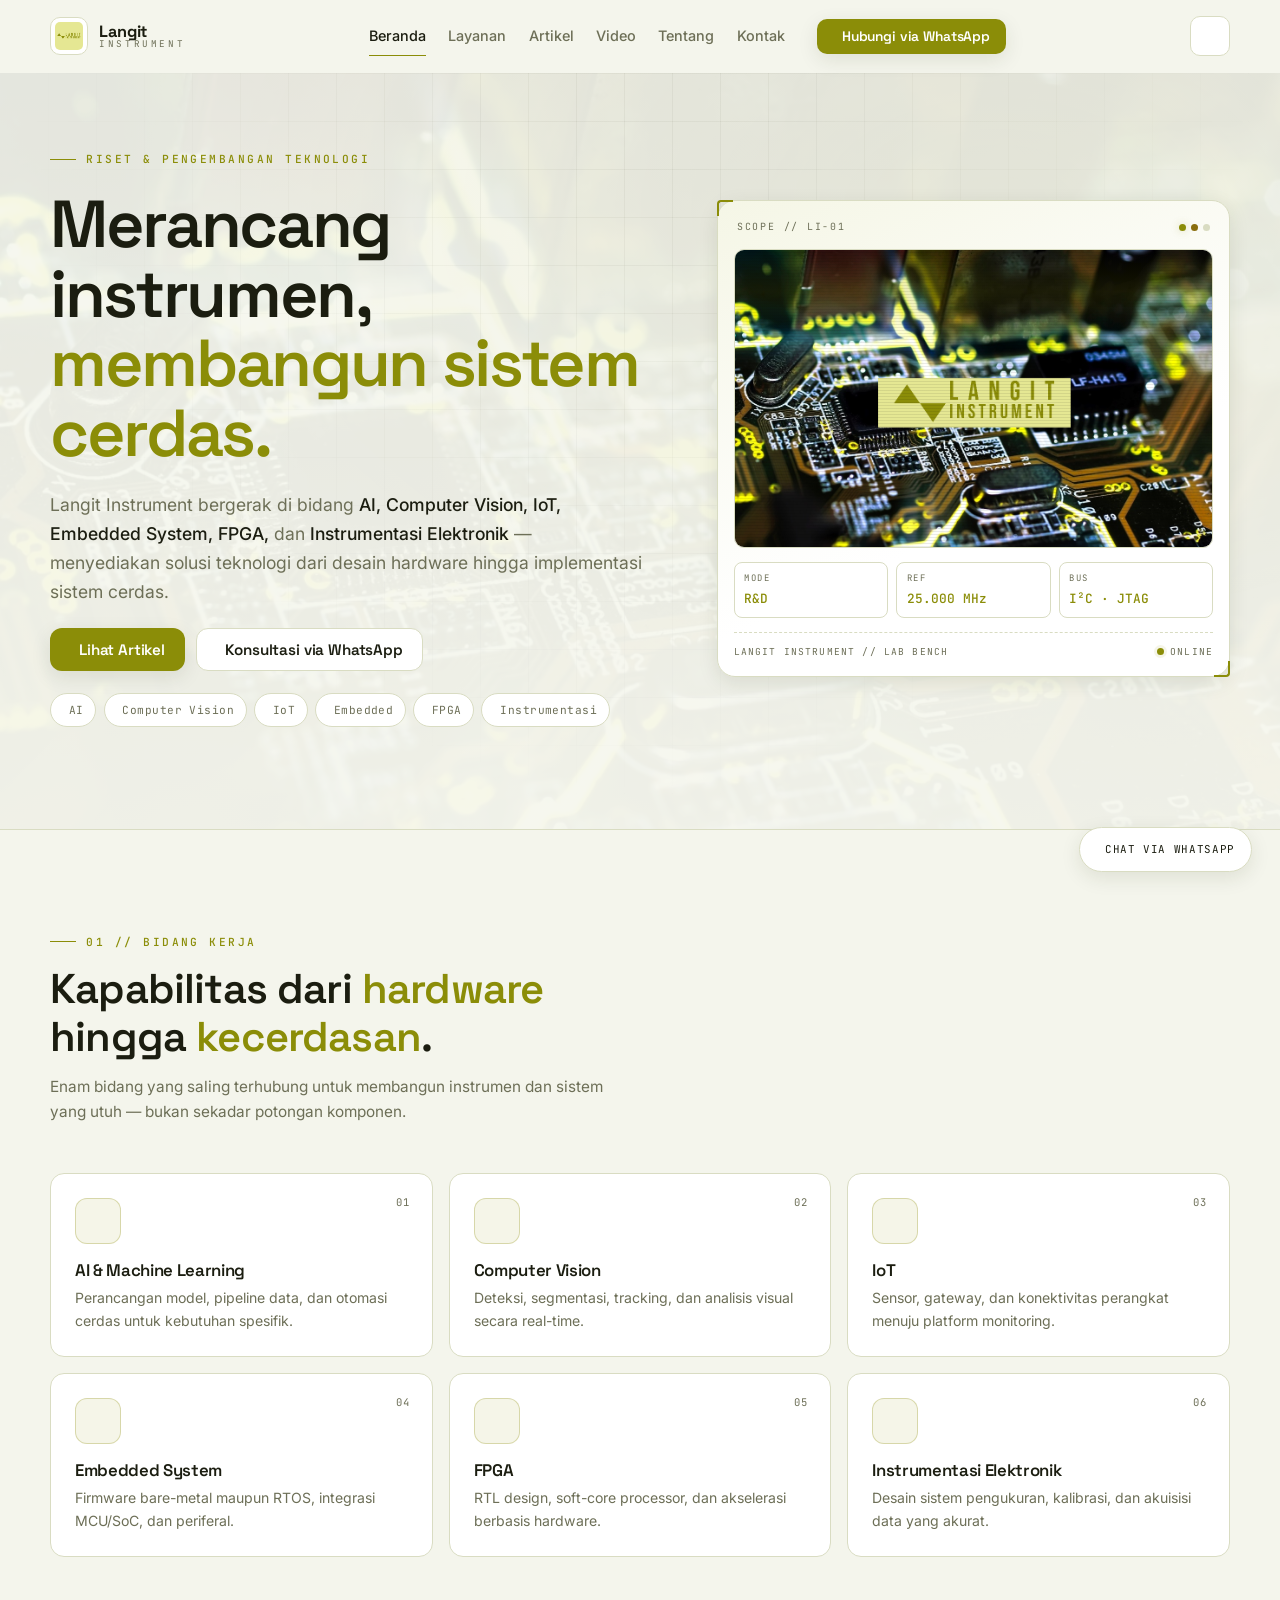
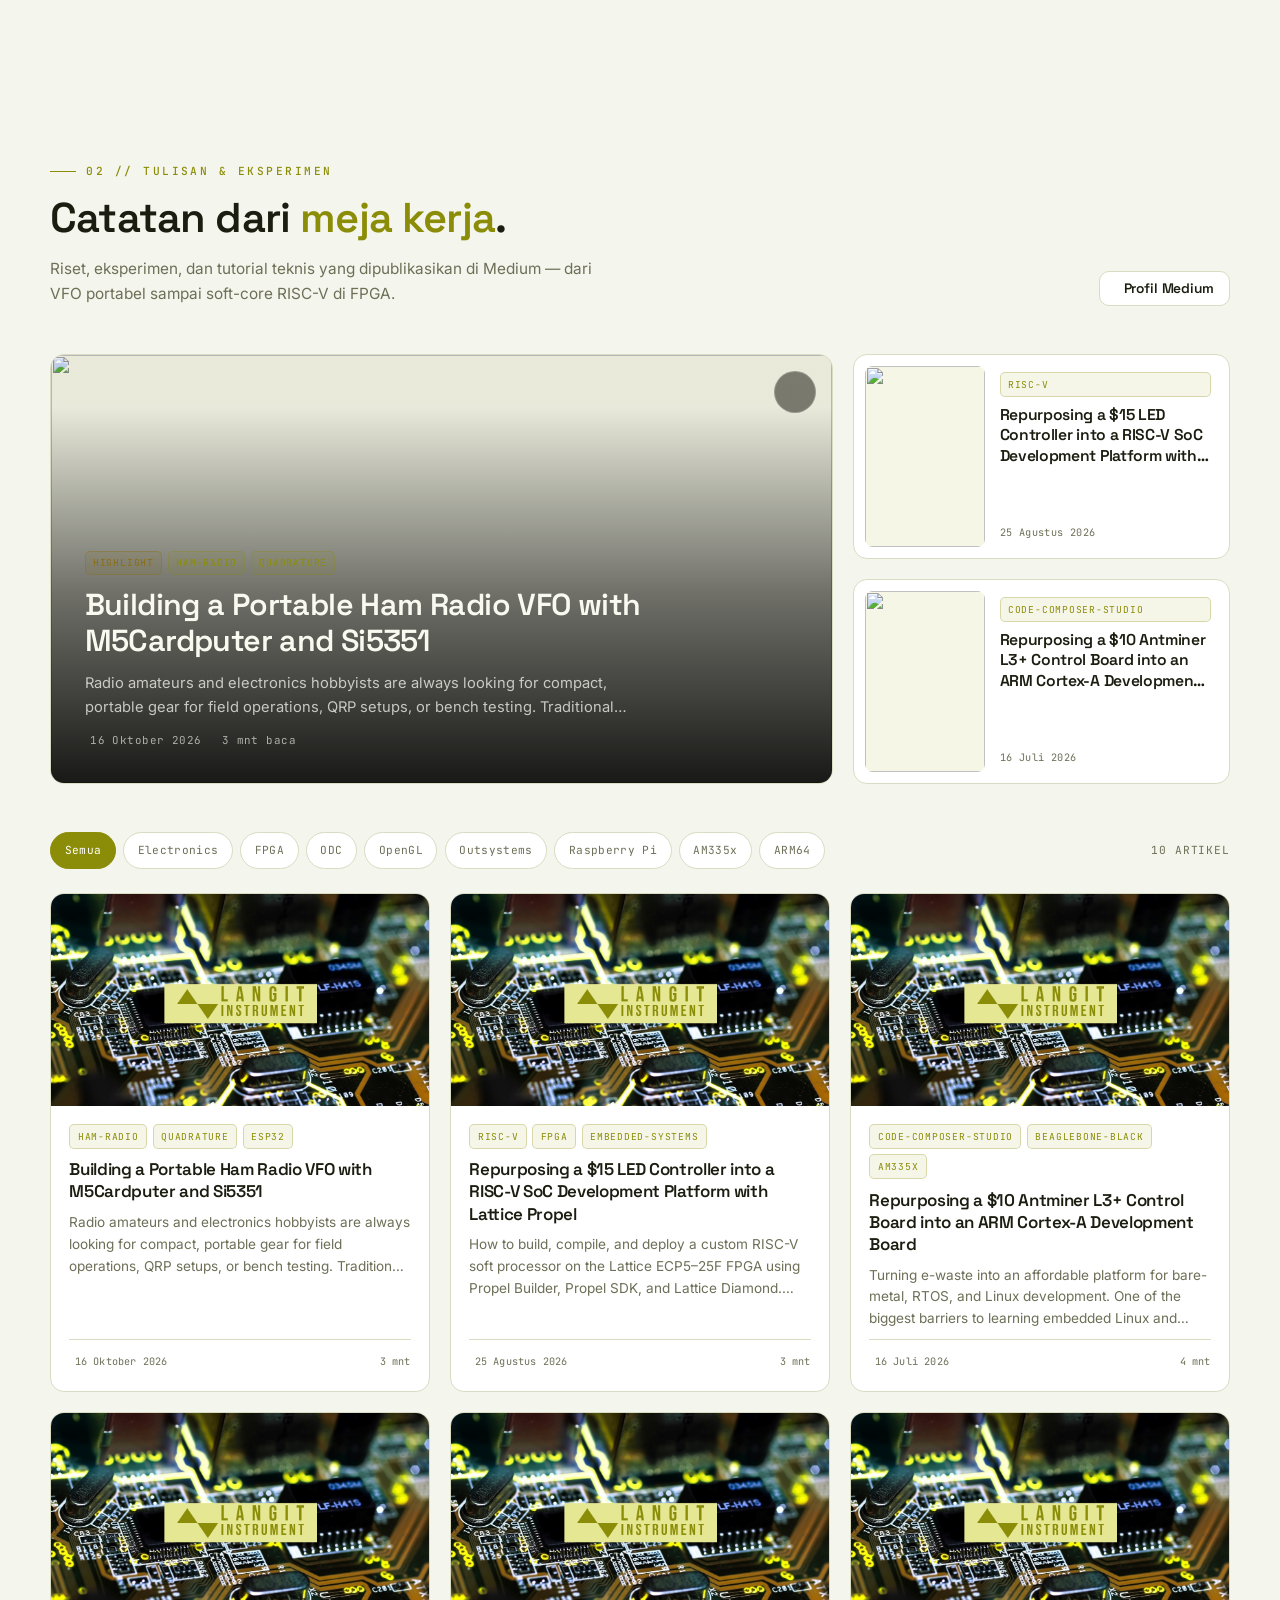
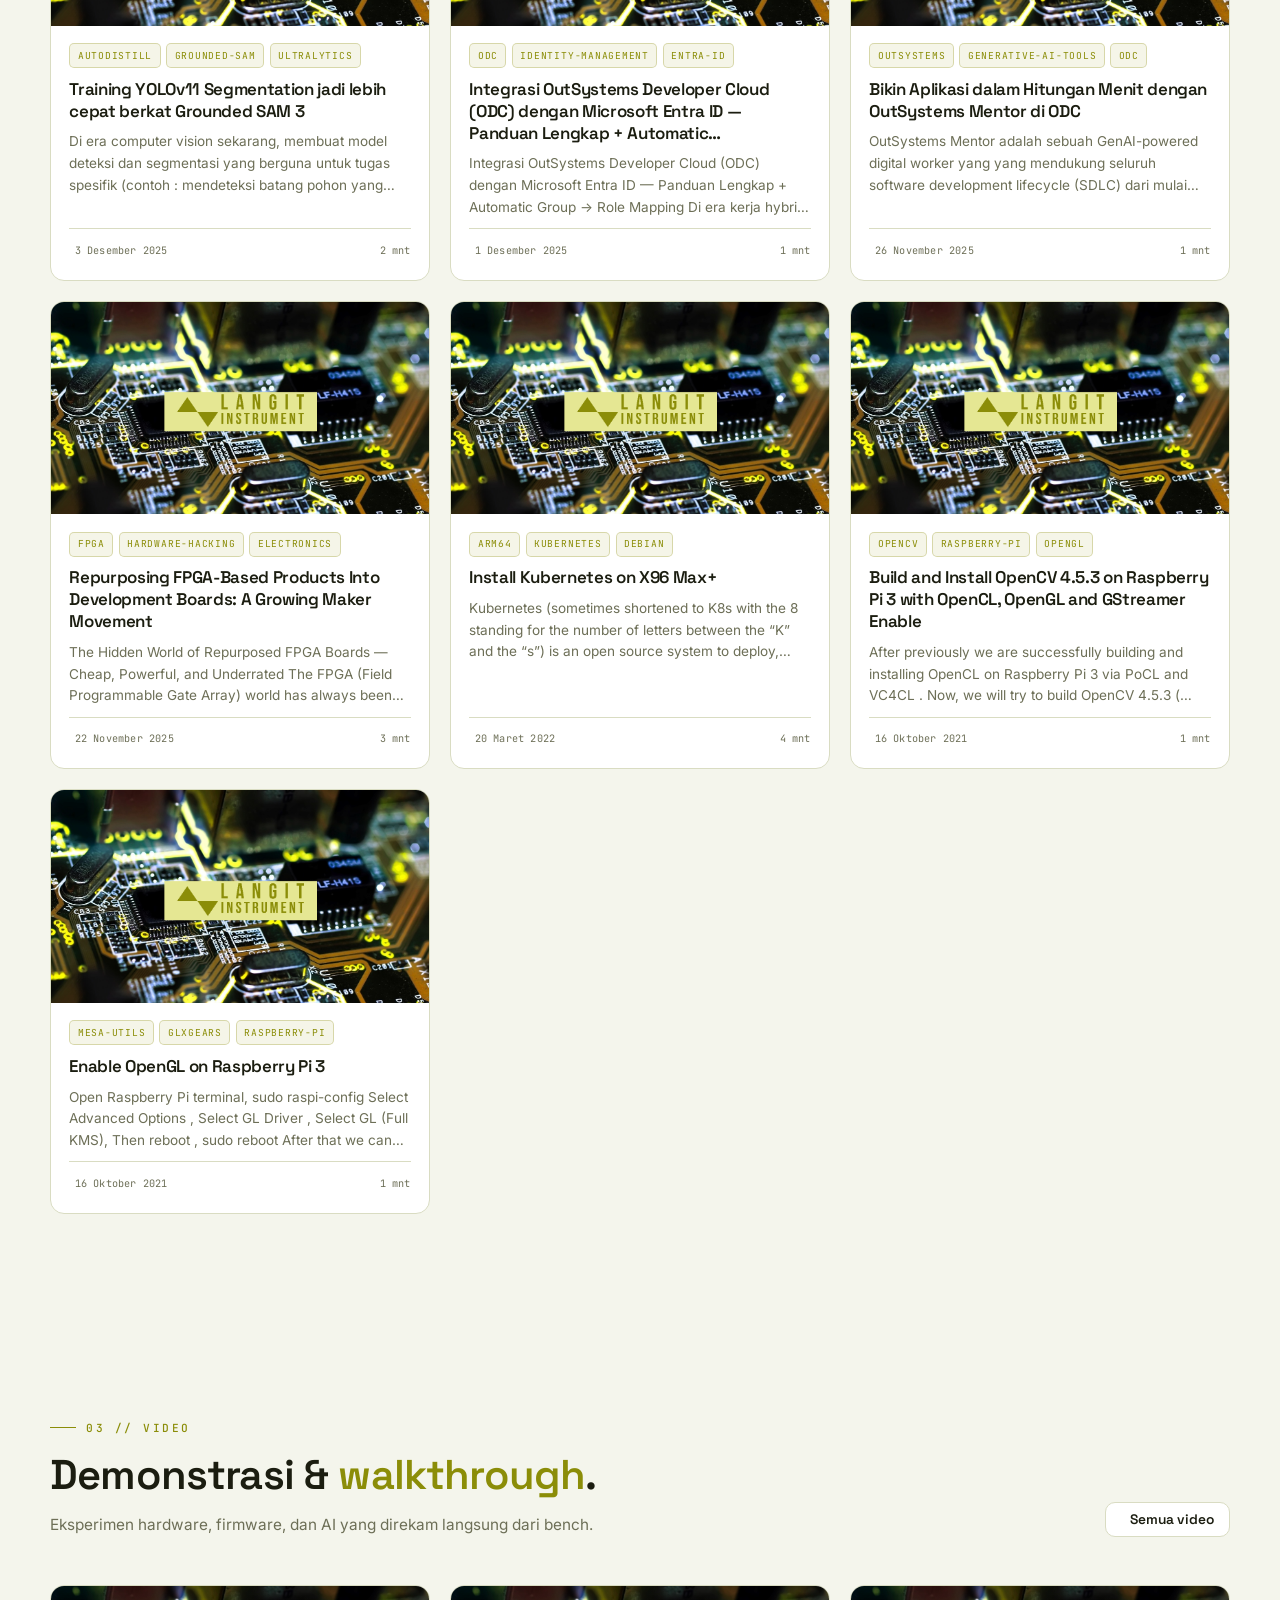
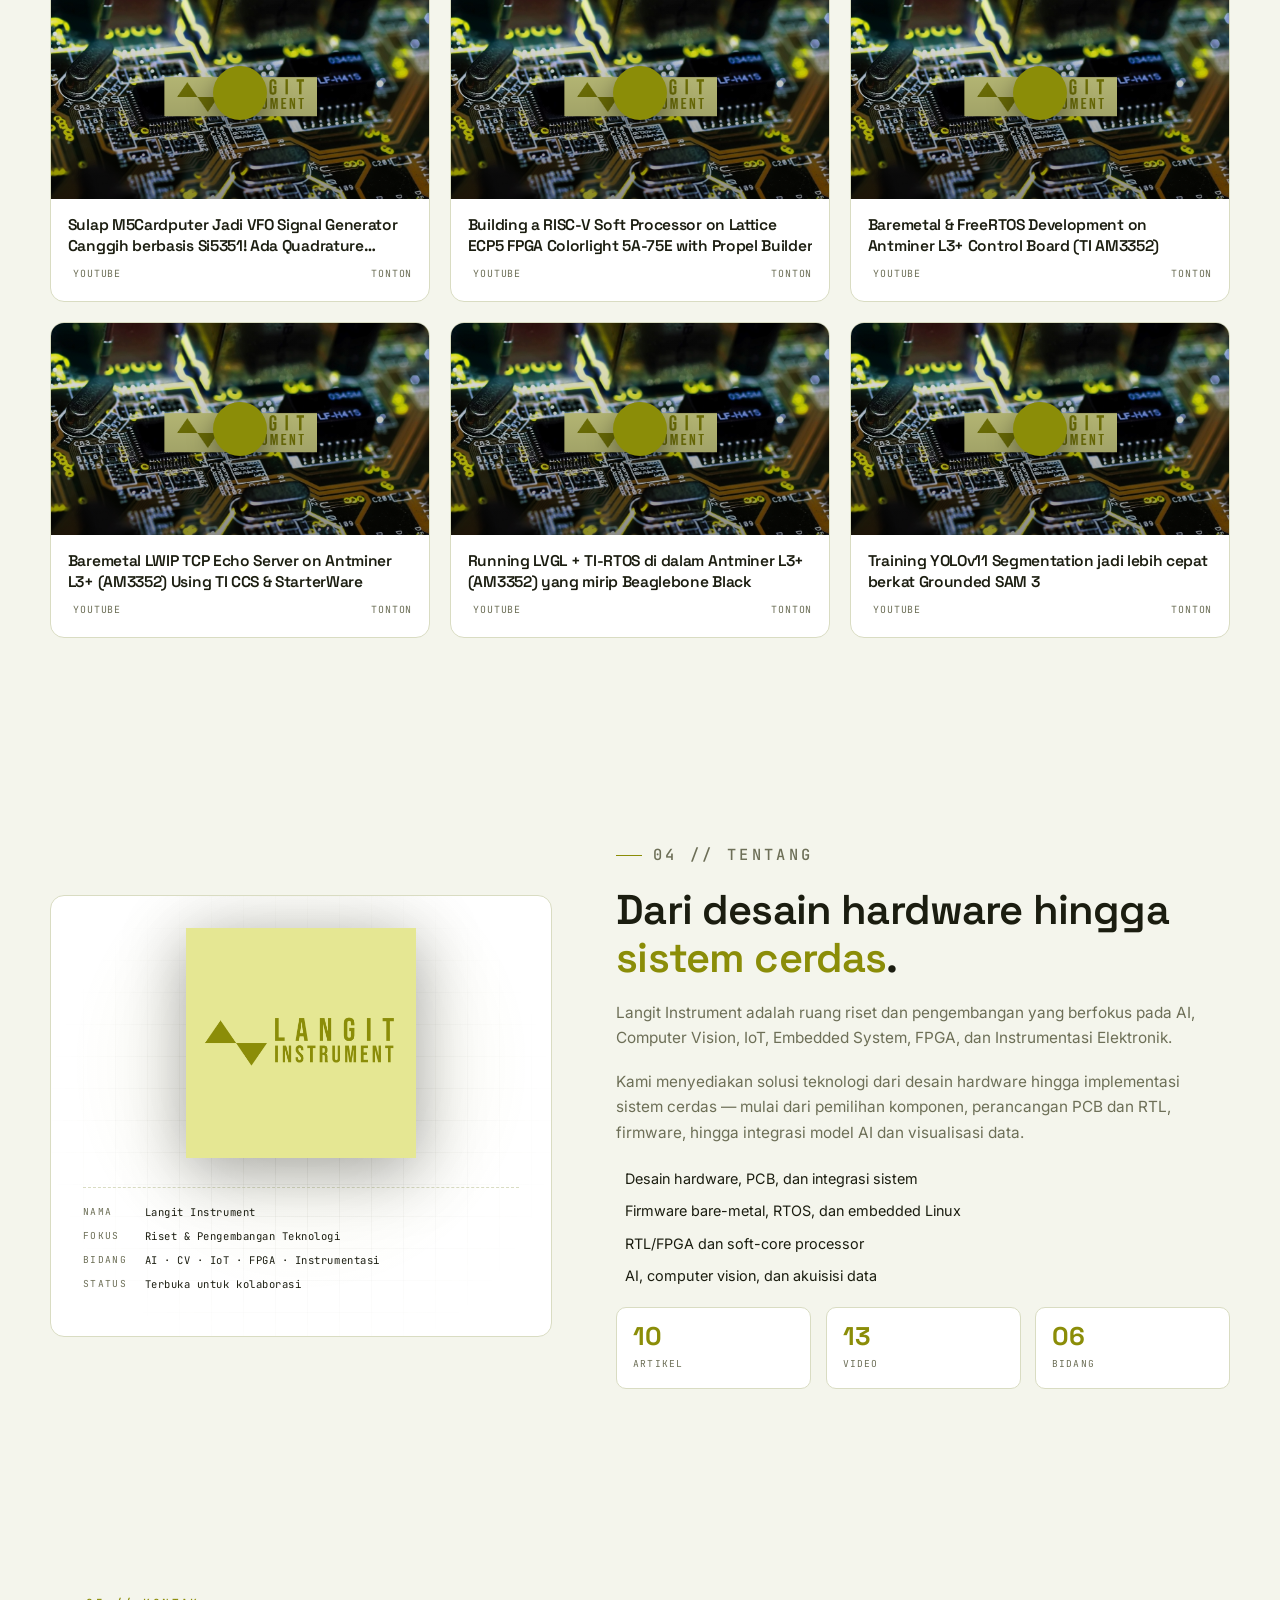
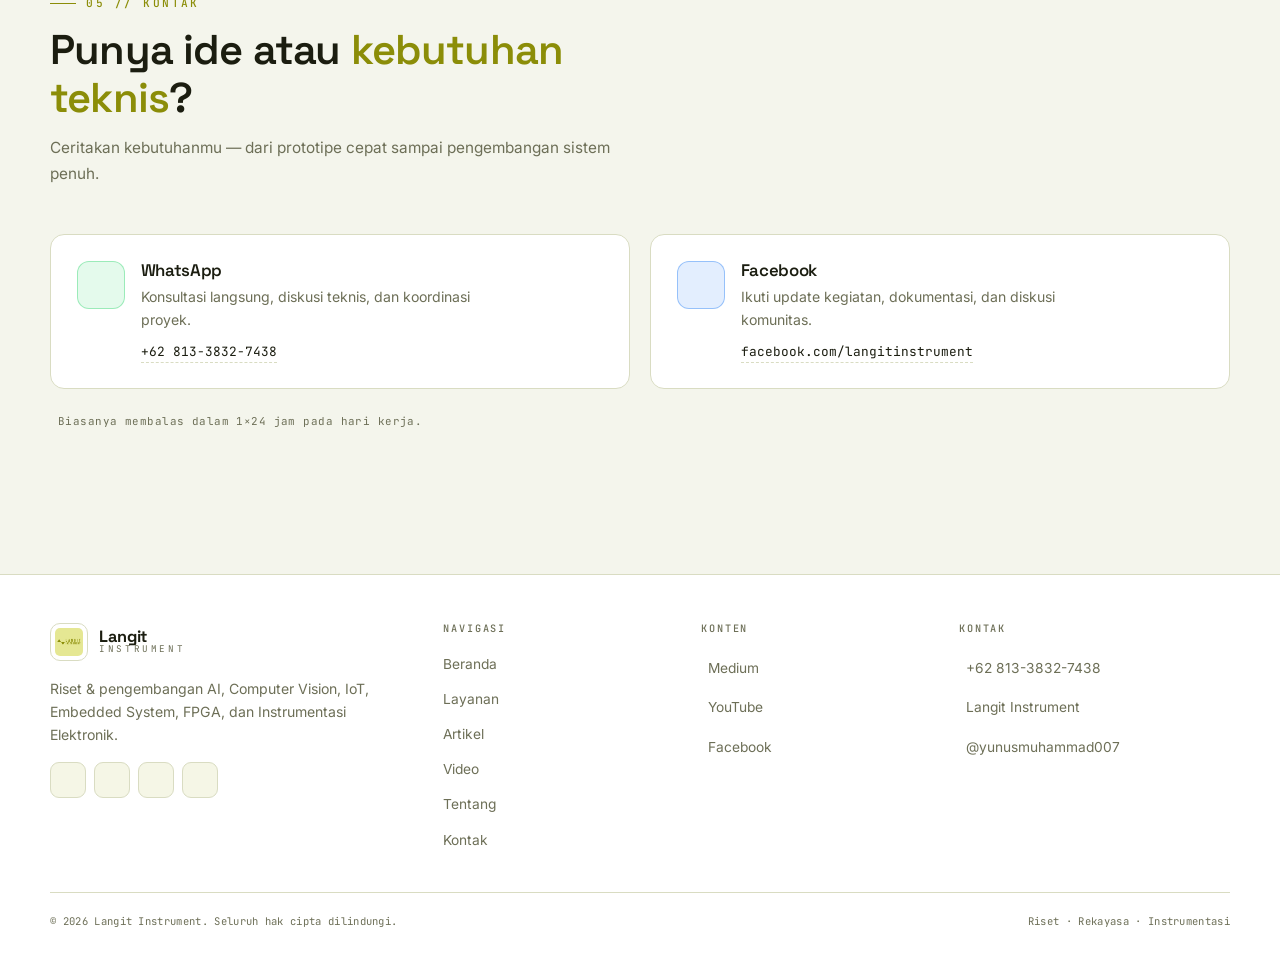
==== index.html @ 224c1b97 "Build Langit Instrument static site with blog and video sections" ====
<!DOCTYPE html>
<html lang="id" data-theme="dark">
<head>
  <meta charset="UTF-8">
  <meta name="viewport" content="width=device-width, initial-scale=1">
  <title>Langit Instrument — Riset &amp; Pengembangan AI, Computer Vision, IoT, FPGA</title>
  <meta name="description" content="Langit Instrument — riset dan pengembangan AI, Computer Vision, IoT, Embedded System, FPGA, dan Instrumentasi Elektronik. Solusi teknologi dari desain hardware hingga implementasi sistem cerdas.">
  <meta name="keywords" content="Langit Instrument, AI, Computer Vision, IoT, Embedded System, FPGA, Instrumentasi Elektronik, riset teknologi">
  <meta name="author" content="Langit Instrument">
  <meta name="theme-color" content="#101108" id="themeColorMeta">
  <meta property="og:type" content="website">
  <meta property="og:locale" content="id_ID">
  <meta property="og:site_name" content="Langit Instrument">
  <meta property="og:title" content="Langit Instrument — Riset &amp; Pengembangan Teknologi">
  <meta property="og:description" content="AI, Computer Vision, IoT, Embedded System, FPGA, dan Instrumentasi Elektronik — dari desain hardware hingga implementasi sistem cerdas.">
  <meta property="og:image" content="assets/img/banner.png">
  <meta name="twitter:card" content="summary_large_image">
  <meta name="twitter:title" content="Langit Instrument — Riset &amp; Pengembangan Teknologi">
  <meta name="twitter:description" content="AI, Computer Vision, IoT, Embedded System, FPGA, dan Instrumentasi Elektronik.">
  <meta name="twitter:image" content="assets/img/banner.png">
  <link rel="icon" type="image/png" href="assets/img/logo_square.png">
  <link rel="apple-touch-icon" href="assets/img/logo_square.png">
  <script>
    (function () {
      try {
        var stored = localStorage.getItem("langit-theme");
        var theme = stored || (window.matchMedia("(prefers-color-scheme: light)").matches ? "light" : "dark");
        document.documentElement.setAttribute("data-theme", theme);
      } catch (error) {
        document.documentElement.setAttribute("data-theme", "dark");
      }
    })();
  </script>
  <link rel="preconnect" href="https://fonts.googleapis.com">
  <link rel="preconnect" href="https://fonts.gstatic.com" crossorigin>
  <link href="https://fonts.googleapis.com/css2?family=Inter:wght@400;500;600&family=JetBrains+Mono:wght@400;500&family=Space+Grotesk:wght@500;600;700&display=swap" rel="stylesheet">
  <link rel="stylesheet" href="assets/css/theme.css">
  <link rel="stylesheet" href="assets/css/main.css">
  <script type="application/ld+json">
    {
      "@context": "https://schema.org",
      "@type": "Organization",
      "name": "Langit Instrument",
      "description": "Riset dan pengembangan AI, Computer Vision, IoT, Embedded System, FPGA, dan Instrumentasi Elektronik.",
      "logo": "assets/img/logo_square.png",
      "telephone": "+62-813-3832-7438",
      "sameAs": [
        "https://www.facebook.com/langitinstrument/",
        "https://medium.com/@yunusmuhammad007",
        "https://www.youtube.com/channel/UC5-3Ue-dDU3TV0m1MQJ0EOA"
      ]
    }
  </script>
</head>
<body>
  <a class="skip-link" href="#main">Lompat ke konten</a>

  <header class="site-header" id="siteHeader">
    <div class="container header__inner">
      <a class="brand" href="index.html" aria-label="Langit Instrument — Beranda">
        <img class="brand__mark" src="assets/img/logo_square.png" alt="" width="38" height="38">
        <span class="brand__text">
          <strong>Langit</strong>
          <span>Instrument</span>
        </span>
      </a>
      <nav class="nav" id="primaryNav" aria-label="Navigasi utama">
        <ul class="nav__list">
          <li><a class="nav__link" href="#beranda">Beranda</a></li>
          <li><a class="nav__link" href="#layanan">Layanan</a></li>
          <li><a class="nav__link" href="#artikel">Artikel</a></li>
          <li><a class="nav__link" href="#video">Video</a></li>
          <li><a class="nav__link" href="#tentang">Tentang</a></li>
          <li><a class="nav__link" href="#kontak">Kontak</a></li>
        </ul>
        <div class="nav__actions">
          <a class="btn btn--accent btn--sm" href="https://wa.me/6281338327438?text=Halo%20Langit%20Instrument%2C%20saya%20ingin%20berkonsultasi%20mengenai%20proyek%20riset%20dan%20teknologi." target="_blank" rel="noopener">
            <i data-lucide="message-circle"></i> Hubungi via WhatsApp
          </a>
        </div>
      </nav>
      <div class="header__tools">
        <button class="icon-btn" type="button" data-theme-toggle aria-label="Aktifkan tema terang" title="Tema terang" aria-pressed="false">
          <i data-lucide="sun" class="theme-icon theme-icon--sun"></i>
          <i data-lucide="moon" class="theme-icon theme-icon--moon"></i>
        </button>
        <button class="icon-btn nav-toggle" type="button" data-nav-toggle aria-label="Buka menu" aria-controls="primaryNav" aria-expanded="false">
          <i data-lucide="menu" class="nav-icon nav-icon--open"></i>
          <i data-lucide="x" class="nav-icon nav-icon--close"></i>
        </button>
      </div>
    </div>
  </header>

  <main id="main">
    <section class="hero" id="beranda">
      <div class="hero__bg" aria-hidden="true"></div>
      <div class="hero__grid" aria-hidden="true"></div>
      <div class="container hero__inner">
        <div class="hero__copy">
          <p class="eyebrow">Riset &amp; Pengembangan Teknologi</p>
          <h1 class="hero__title">Merancang instrumen, <em>membangun sistem cerdas.</em></h1>
          <p class="hero__lead">
            Langit Instrument bergerak di bidang <strong>AI, Computer Vision, IoT, Embedded System, FPGA,</strong>
            dan <strong>Instrumentasi Elektronik</strong> — menyediakan solusi teknologi dari desain hardware
            hingga implementasi sistem cerdas.
          </p>
          <div class="hero__actions">
            <a class="btn btn--accent" href="#artikel">
              <i data-lucide="book-open"></i> Lihat Artikel
            </a>
            <a class="btn btn--ghost" href="https://wa.me/6281338327438?text=Halo%20Langit%20Instrument%2C%20saya%20ingin%20berkonsultasi%20mengenai%20proyek%20riset%20dan%20teknologi." target="_blank" rel="noopener">
              <i data-lucide="message-circle"></i> Konsultasi via WhatsApp
            </a>
          </div>
          <ul class="hero__chips" aria-label="Bidang keahlian">
            <li class="chip"><i data-lucide="brain-circuit"></i> AI</li>
            <li class="chip"><i data-lucide="eye"></i> Computer Vision</li>
            <li class="chip"><i data-lucide="radio-tower"></i> IoT</li>
            <li class="chip"><i data-lucide="cpu"></i> Embedded</li>
            <li class="chip"><i data-lucide="circuit-board"></i> FPGA</li>
            <li class="chip"><i data-lucide="gauge"></i> Instrumentasi</li>
          </ul>
        </div>
        <div class="hero__panel">
          <div class="instrument">
            <div class="instrument__bar">
              <span>Scope // LI-01</span>
              <span class="instrument__lights" aria-hidden="true"><span></span><span></span><span></span></span>
            </div>
            <div class="instrument__screen">
              <img src="assets/img/banner.png" alt="Banner Langit Instrument" width="1024" height="640">
              <div class="instrument__scan" aria-hidden="true"></div>
            </div>
            <div class="instrument__readout" aria-hidden="true">
              <div class="readout"><span>Mode</span><strong>R&amp;D</strong></div>
              <div class="readout"><span>Ref</span><strong>25.000 MHz</strong></div>
              <div class="readout"><span>Bus</span><strong>I²C · JTAG</strong></div>
            </div>
            <div class="instrument__foot">
              <span>Langit Instrument // Lab Bench</span>
              <span><span class="status-dot"></span>Online</span>
            </div>
          </div>
        </div>
      </div>
    </section>

    <section class="section" id="layanan">
      <div class="container">
        <div class="section-head reveal">
          <div class="section-head__copy">
            <p class="eyebrow">01 // Bidang Kerja</p>
            <h2 class="section-title">Kapabilitas dari <em>hardware</em> hingga <em>kecerdasan</em>.</h2>
            <p class="section-sub">Enam bidang yang saling terhubung untuk membangun instrumen dan sistem yang utuh — bukan sekadar potongan komponen.</p>
          </div>
        </div>
        <div class="services">
          <article class="service reveal">
            <span class="service__index">01</span>
            <div class="service__icon"><i data-lucide="brain-circuit"></i></div>
            <h3>AI &amp; Machine Learning</h3>
            <p>Perancangan model, pipeline data, dan otomasi cerdas untuk kebutuhan spesifik.</p>
          </article>
          <article class="service reveal">
            <span class="service__index">02</span>
            <div class="service__icon"><i data-lucide="eye"></i></div>
            <h3>Computer Vision</h3>
            <p>Deteksi, segmentasi, tracking, dan analisis visual secara real-time.</p>
          </article>
          <article class="service reveal">
            <span class="service__index">03</span>
            <div class="service__icon"><i data-lucide="radio-tower"></i></div>
            <h3>IoT</h3>
            <p>Sensor, gateway, dan konektivitas perangkat menuju platform monitoring.</p>
          </article>
          <article class="service reveal">
            <span class="service__index">04</span>
            <div class="service__icon"><i data-lucide="cpu"></i></div>
            <h3>Embedded System</h3>
            <p>Firmware bare-metal maupun RTOS, integrasi MCU/SoC, dan periferal.</p>
          </article>
          <article class="service reveal">
            <span class="service__index">05</span>
            <div class="service__icon"><i data-lucide="circuit-board"></i></div>
            <h3>FPGA</h3>
            <p>RTL design, soft-core processor, dan akselerasi berbasis hardware.</p>
          </article>
          <article class="service reveal">
            <span class="service__index">06</span>
            <div class="service__icon"><i data-lucide="gauge"></i></div>
            <h3>Instrumentasi Elektronik</h3>
            <p>Desain sistem pengukuran, kalibrasi, dan akuisisi data yang akurat.</p>
          </article>
        </div>
      </div>
    </section>

    <section class="section" id="artikel">
      <div class="container">
        <div class="section-head reveal">
          <div class="section-head__copy">
            <p class="eyebrow">02 // Tulisan &amp; Eksperimen</p>
            <h2 class="section-title">Catatan dari <em>meja kerja</em>.</h2>
            <p class="section-sub">Riset, eksperimen, dan tutorial teknis yang dipublikasikan di Medium — dari VFO portabel sampai soft-core RISC-V di FPGA.</p>
          </div>
          <a class="btn btn--ghost btn--sm" href="https://medium.com/@yunusmuhammad007" target="_blank" rel="noopener">
            <i data-lucide="book-open"></i> Profil Medium
          </a>
        </div>

        <div class="highlight-grid" id="highlightGrid">
          <noscript>
            <p class="empty-state">Aktifkan JavaScript untuk menampilkan artikel unggulan.</p>
          </noscript>
        </div>

        <div class="articles-toolbar reveal" style="margin-top: clamp(2rem, 4vw, 3rem)">
          <div class="filter-bar" id="categoryFilters" role="group" aria-label="Filter kategori artikel"></div>
          <p class="article-count" id="articleCount" aria-live="polite">Memuat artikel…</p>
        </div>
        <div class="article-grid" id="articleGrid"></div>
      </div>
    </section>

    <section class="section" id="video">
      <div class="container">
        <div class="section-head reveal">
          <div class="section-head__copy">
            <p class="eyebrow">03 // Video</p>
            <h2 class="section-title">Demonstrasi &amp; <em>walkthrough</em>.</h2>
            <p class="section-sub">Eksperimen hardware, firmware, dan AI yang direkam langsung dari bench.</p>
          </div>
          <a class="btn btn--ghost btn--sm" href="https://www.youtube.com/channel/UC5-3Ue-dDU3TV0m1MQJ0EOA" target="_blank" rel="noopener">
            <i data-lucide="monitor-play"></i> Semua video
          </a>
        </div>
        <div class="video-grid" id="videoGrid">
          <noscript>
            <p class="empty-state">Aktifkan JavaScript untuk menampilkan video.</p>
          </noscript>
        </div>
      </div>
    </section>

    <section class="section" id="tentang">
      <div class="container about">
        <div class="about__visual reveal">
          <div class="about__plate">
            <img src="assets/img/logo_square.png" alt="Logo Langit Instrument" width="230" height="230" loading="lazy">
            <dl class="about__spec">
              <dt>Nama</dt><dd>Langit Instrument</dd>
              <dt>Fokus</dt><dd>Riset &amp; Pengembangan Teknologi</dd>
              <dt>Bidang</dt><dd>AI · CV · IoT · FPGA · Instrumentasi</dd>
              <dt>Status</dt><dd>Terbuka untuk kolaborasi</dd>
            </dl>
          </div>
        </div>
        <div class="about__copy reveal">
          <p class="eyebrow">04 // Tentang</p>
          <h2 class="section-title">Dari desain hardware hingga <em>sistem cerdas</em>.</h2>
          <p>Langit Instrument adalah ruang riset dan pengembangan yang berfokus pada AI, Computer Vision, IoT, Embedded System, FPGA, dan Instrumentasi Elektronik.</p>
          <p>Kami menyediakan solusi teknologi dari desain hardware hingga implementasi sistem cerdas — mulai dari pemilihan komponen, perancangan PCB dan RTL, firmware, hingga integrasi model AI dan visualisasi data.</p>
          <ul class="about__list">
            <li><i data-lucide="check"></i> Desain hardware, PCB, dan integrasi sistem</li>
            <li><i data-lucide="check"></i> Firmware bare-metal, RTOS, dan embedded Linux</li>
            <li><i data-lucide="check"></i> RTL/FPGA dan soft-core processor</li>
            <li><i data-lucide="check"></i> AI, computer vision, dan akuisisi data</li>
          </ul>
          <div class="stats">
            <div class="stat"><strong id="statArticles">10</strong><span>Artikel</span></div>
            <div class="stat"><strong id="statVideos">13</strong><span>Video</span></div>
            <div class="stat"><strong>06</strong><span>Bidang</span></div>
          </div>
        </div>
      </div>
    </section>

    <section class="section" id="kontak">
      <div class="container">
        <div class="section-head reveal">
          <div class="section-head__copy">
            <p class="eyebrow">05 // Kontak</p>
            <h2 class="section-title">Punya ide atau <em>kebutuhan teknis</em>?</h2>
            <p class="section-sub">Ceritakan kebutuhanmu — dari prototipe cepat sampai pengembangan sistem penuh.</p>
          </div>
        </div>
        <div class="contact-grid">
          <a class="contact-card contact-card--wa reveal" href="https://wa.me/6281338327438?text=Halo%20Langit%20Instrument%2C%20saya%20ingin%20berkonsultasi%20mengenai%20proyek%20riset%20dan%20teknologi." target="_blank" rel="noopener">
            <span class="contact-card__icon"><i data-lucide="message-circle"></i></span>
            <div class="contact-card__body">
              <h3>WhatsApp</h3>
              <p>Konsultasi langsung, diskusi teknis, dan koordinasi proyek.</p>
              <span class="contact-card__value">+62 813-3832-7438</span>
            </div>
            <span class="contact-card__arrow"><i data-lucide="arrow-up-right"></i></span>
          </a>
          <a class="contact-card contact-card--fb reveal" href="https://www.facebook.com/langitinstrument/" target="_blank" rel="noopener">
            <span class="contact-card__icon"><i data-lucide="users"></i></span>
            <div class="contact-card__body">
              <h3>Facebook</h3>
              <p>Ikuti update kegiatan, dokumentasi, dan diskusi komunitas.</p>
              <span class="contact-card__value">facebook.com/langitinstrument</span>
            </div>
            <span class="contact-card__arrow"><i data-lucide="arrow-up-right"></i></span>
          </a>
        </div>
        <p class="contact-note"><i data-lucide="clock"></i> Biasanya membalas dalam 1×24 jam pada hari kerja.</p>
      </div>
    </section>
  </main>

  <footer class="site-footer">
    <div class="container">
      <div class="footer-grid">
        <div class="footer-brand">
          <a class="brand" href="index.html" aria-label="Langit Instrument — Beranda">
            <img class="brand__mark" src="assets/img/logo_square.png" alt="" width="38" height="38" loading="lazy">
            <span class="brand__text">
              <strong>Langit</strong>
              <span>Instrument</span>
            </span>
          </a>
          <p>Riset &amp; pengembangan AI, Computer Vision, IoT, Embedded System, FPGA, dan Instrumentasi Elektronik.</p>
          <div class="footer-social">
            <a href="https://medium.com/@yunusmuhammad007" target="_blank" rel="noopener" aria-label="Medium"><i data-lucide="book-open"></i></a>
            <a href="https://www.youtube.com/channel/UC5-3Ue-dDU3TV0m1MQJ0EOA" target="_blank" rel="noopener" aria-label="YouTube"><i data-lucide="monitor-play"></i></a>
            <a href="https://www.facebook.com/langitinstrument/" target="_blank" rel="noopener" aria-label="Facebook"><i data-lucide="users"></i></a>
            <a href="https://wa.me/6281338327438" target="_blank" rel="noopener" aria-label="WhatsApp"><i data-lucide="message-circle"></i></a>
          </div>
        </div>
        <div class="footer-col">
          <h4>Navigasi</h4>
          <ul>
            <li><a href="#beranda">Beranda</a></li>
            <li><a href="#layanan">Layanan</a></li>
            <li><a href="#artikel">Artikel</a></li>
            <li><a href="#video">Video</a></li>
            <li><a href="#tentang">Tentang</a></li>
            <li><a href="#kontak">Kontak</a></li>
          </ul>
        </div>
        <div class="footer-col">
          <h4>Konten</h4>
          <ul>
            <li><a href="https://medium.com/@yunusmuhammad007" target="_blank" rel="noopener"><i data-lucide="book-open"></i> Medium</a></li>
            <li><a href="https://www.youtube.com/channel/UC5-3Ue-dDU3TV0m1MQJ0EOA" target="_blank" rel="noopener"><i data-lucide="monitor-play"></i> YouTube</a></li>
            <li><a href="https://www.facebook.com/langitinstrument/" target="_blank" rel="noopener"><i data-lucide="users"></i> Facebook</a></li>
          </ul>
        </div>
        <div class="footer-col">
          <h4>Kontak</h4>
          <ul>
            <li><a href="https://wa.me/6281338327438" target="_blank" rel="noopener"><i data-lucide="message-circle"></i> +62 813-3832-7438</a></li>
            <li><a href="https://www.facebook.com/langitinstrument/" target="_blank" rel="noopener"><i data-lucide="users"></i> Langit Instrument</a></li>
            <li><a href="https://medium.com/@yunusmuhammad007" target="_blank" rel="noopener"><i data-lucide="pen-line"></i> @yunusmuhammad007</a></li>
          </ul>
        </div>
      </div>
      <div class="footer-bottom">
        <span>&copy; <span id="year">2026</span> Langit Instrument. Seluruh hak cipta dilindungi.</span>
        <span>Riset · Rekayasa · Instrumentasi</span>
      </div>
    </div>
  </footer>

  <a class="wa-float" href="https://wa.me/6281338327438?text=Halo%20Langit%20Instrument%2C%20saya%20ingin%20berkonsultasi%20mengenai%20proyek%20riset%20dan%20teknologi." target="_blank" rel="noopener" aria-label="Hubungi Langit Instrument via WhatsApp">
    <i data-lucide="message-circle"></i>
    <span class="wa-float__label">Chat via WhatsApp</span>
  </a>

  <button class="to-top" type="button" data-back-top aria-label="Kembali ke atas">
    <i data-lucide="arrow-up"></i>
  </button>

  <div class="video-modal" id="videoModal" role="dialog" aria-modal="true" aria-labelledby="videoModalTitle" hidden>
    <div class="video-modal__backdrop" data-modal-close></div>
    <div class="video-modal__dialog" role="document">
      <div class="video-modal__head">
        <p class="video-modal__title" id="videoModalTitle">Video</p>
        <button class="icon-btn" type="button" data-modal-close aria-label="Tutup video">
          <i data-lucide="x"></i>
        </button>
      </div>
      <div class="video-modal__frame" id="videoModalFrame"></div>
    </div>
  </div>

  <div class="toast" id="toast" role="status" aria-live="polite"></div>

  <script src="assets/data/articles.js"></script>
  <script src="assets/data/videos.js"></script>
  <script src="assets/js/theme.js"></script>
  <script src="assets/js/ui.js"></script>
  <script src="assets/js/home.js"></script>
  <script src="https://unpkg.com/lucide@latest"></script>
  <script>
    if (window.lucide && window.lucide.createIcons) {
      window.lucide.createIcons();
    }
  </script>
</body>
</html>
---- assets/css/theme.css ----
:root {
  --primary: #e5e793;
  --secondary: #8b8d08;

  --bg: #101108;
  --panel: #181a0f;
  --panel-2: #202313;
  --border: #343826;
  --text: #eef0e0;
  --muted: #9fa191;
  --accent: var(--primary);
  --accent-2: var(--secondary);
  --on-accent: #16180a;
  --warn: #d9b84a;
  --wire: #dcddc8;
  --zone: #262a15;
  --shadow: 0 6px 20px rgba(0, 0, 0, 0.45);
  --calc-text: var(--text);
  --calc-text-2: var(--muted);
  --calc-surface: var(--panel);
  --calc-mono: "Consolas", "SF Mono", "Menlo", monospace;

  --font-display: "Space Grotesk", "Segoe UI", system-ui, -apple-system, sans-serif;
  --font-body: "Inter", "Segoe UI", system-ui, -apple-system, sans-serif;
  --font-mono: "JetBrains Mono", var(--calc-mono);

  --accent-hover: #f0f2ae;
  --accent-soft: color-mix(in srgb, var(--accent) 11%, transparent);
  --accent-line: color-mix(in srgb, var(--accent) 34%, transparent);
  --grid-line: color-mix(in srgb, var(--wire) 6%, transparent);
  --header-bg: color-mix(in srgb, var(--bg) 84%, transparent);
  --veil: color-mix(in srgb, var(--bg) 78%, transparent);

  --radius: 14px;
  --radius-sm: 10px;
  --container: 1180px;
  --nav-h: 72px;
  --ease: cubic-bezier(0.2, 0.7, 0.2, 1);

  color-scheme: dark;
}

[data-theme="light"] {
  --primary: #e5e793;
  --secondary: #8b8d08;

  --bg: #f4f5ec;
  --panel: #ffffff;
  --panel-2: #f5f6e6;
  --border: #d9dcc2;
  --text: #1b1d10;
  --muted: #6d6f57;
  --accent: var(--secondary);
  --accent-2: var(--primary);
  --on-accent: #ffffff;
  --warn: #8a6e0e;
  --wire: #3a3d22;
  --zone: #ecefce;
  --shadow: 0 6px 20px rgba(40, 45, 10, 0.1);
  --calc-text: var(--text);
  --calc-text-2: var(--muted);
  --calc-surface: var(--panel);
  --calc-mono: "Consolas", "SF Mono", "Menlo", monospace;

  --accent-hover: #74770a;
  --accent-soft: color-mix(in srgb, var(--accent) 9%, transparent);
  --accent-line: color-mix(in srgb, var(--accent) 28%, transparent);
  --grid-line: color-mix(in srgb, var(--wire) 7%, transparent);
  --header-bg: color-mix(in srgb, var(--bg) 86%, transparent);
  --veil: color-mix(in srgb, var(--bg) 80%, transparent);

  color-scheme: light;
}

*,
*::before,
*::after {
  box-sizing: border-box;
}

html {
  -webkit-text-size-adjust: 100%;
  scroll-behavior: smooth;
  scroll-padding-top: calc(var(--nav-h) + 20px);
}

body {
  margin: 0;
  background: var(--bg);
  color: var(--text);
  font-family: var(--font-body);
  font-size: 16px;
  line-height: 1.65;
  -webkit-font-smoothing: antialiased;
  text-rendering: optimizeLegibility;
  overflow-x: hidden;
  transition: background-color 0.3s var(--ease), color 0.3s var(--ease);
}

body.no-scroll {
  overflow: hidden;
}

img,
svg,
video,
canvas {
  display: block;
  max-width: 100%;
}

img {
  height: auto;
}

button,
input,
select,
textarea {
  font: inherit;
  color: inherit;
}

button {
  cursor: pointer;
  border: 0;
  background: none;
  padding: 0;
}

a {
  color: inherit;
  text-decoration: none;
}

ul,
ol {
  margin: 0;
  padding: 0;
}

li {
  list-style: none;
}

h1,
h2,
h3,
h4,
h5,
h6 {
  margin: 0;
  font-family: var(--font-display);
  font-weight: 600;
  line-height: 1.15;
  letter-spacing: -0.02em;
}

p {
  margin: 0;
}

figure {
  margin: 0;
}

::selection {
  background: var(--accent);
  color: var(--on-accent);
}

:focus-visible {
  outline: 2px solid var(--accent);
  outline-offset: 3px;
  border-radius: 4px;
}

[hidden] {
  display: none !important;
}

::-webkit-scrollbar {
  width: 10px;
  height: 10px;
}

::-webkit-scrollbar-track {
  background: var(--bg);
}

::-webkit-scrollbar-thumb {
  background: var(--border);
  border-radius: 999px;
  border: 2px solid var(--bg);
}

::-webkit-scrollbar-thumb:hover {
  background: var(--muted);
}

.container {
  width: min(100% - 40px, var(--container));
  margin-inline: auto;
}

.section {
  position: relative;
  padding-block: clamp(56px, 8vw, 110px);
}

.section--tight {
  padding-block: clamp(38px, 5vw, 64px);
}

.section-head {
  display: flex;
  align-items: flex-end;
  justify-content: space-between;
  gap: 2rem;
  margin-bottom: clamp(28px, 4vw, 48px);
}

.section-head__copy {
  max-width: 620px;
  display: grid;
  gap: 0.85rem;
}

.section-title {
  font-size: clamp(1.7rem, 3.4vw, 2.6rem);
}

.section-title em {
  font-style: normal;
  color: var(--accent);
}

.section-sub {
  color: var(--muted);
  font-size: 0.96rem;
  max-width: 56ch;
}

.eyebrow {
  display: inline-flex;
  align-items: center;
  gap: 0.65rem;
  font-family: var(--font-mono);
  font-size: 0.7rem;
  font-weight: 500;
  letter-spacing: 0.22em;
  text-transform: uppercase;
  color: var(--accent);
}

.eyebrow::before {
  content: "";
  width: 26px;
  height: 1px;
  background: var(--accent);
}

.btn {
  display: inline-flex;
  align-items: center;
  justify-content: center;
  gap: 0.55rem;
  padding: 0.82rem 1.2rem;
  border: 1px solid transparent;
  border-radius: 12px;
  font-family: var(--font-display);
  font-size: 0.95rem;
  font-weight: 600;
  letter-spacing: -0.01em;
  line-height: 1;
  white-space: nowrap;
  transition: transform 0.25s var(--ease), background-color 0.25s var(--ease),
    border-color 0.25s var(--ease), box-shadow 0.25s var(--ease), color 0.25s var(--ease);
}

.btn svg {
  width: 18px;
  height: 18px;
}

.btn--accent {
  background: var(--accent);
  color: var(--on-accent);
  box-shadow: var(--shadow);
}

.btn--accent:hover {
  background: var(--accent-hover);
  transform: translateY(-2px);
}

.btn--ghost {
  border-color: var(--border);
  background: var(--panel);
  color: var(--text);
}

.btn--ghost:hover {
  border-color: var(--accent-line);
  background: var(--panel-2);
  transform: translateY(-2px);
}

.btn--sm {
  padding: 0.62rem 0.95rem;
  border-radius: 10px;
  font-size: 0.86rem;
}

.icon-btn {
  width: 40px;
  height: 40px;
  display: grid;
  place-items: center;
  border: 1px solid var(--border);
  border-radius: 10px;
  background: var(--panel);
  color: var(--muted);
  transition: color 0.2s var(--ease), border-color 0.2s var(--ease),
    background-color 0.2s var(--ease);
}

.icon-btn:hover {
  color: var(--accent);
  border-color: var(--accent-line);
  background: var(--panel-2);
}

.icon-btn svg {
  width: 18px;
  height: 18px;
}

.chip {
  display: inline-flex;
  align-items: center;
  gap: 0.4rem;
  padding: 0.42rem 0.72rem;
  border: 1px solid var(--border);
  border-radius: 999px;
  background: var(--panel);
  color: var(--muted);
  font-family: var(--font-mono);
  font-size: 0.7rem;
  letter-spacing: 0.04em;
}

.chip svg {
  width: 14px;
  height: 14px;
  color: var(--accent);
}

.tag {
  display: inline-flex;
  align-items: center;
  padding: 0.22rem 0.46rem;
  border: 1px solid var(--accent-line);
  border-radius: 5px;
  background: var(--accent-soft);
  color: var(--accent);
  font-family: var(--font-mono);
  font-size: 0.6rem;
  letter-spacing: 0.08em;
  text-transform: uppercase;
}

.tag--warn {
  color: var(--warn);
  border-color: color-mix(in srgb, var(--warn) 34%, transparent);
  background: color-mix(in srgb, var(--warn) 11%, transparent);
}

.mono-label {
  font-family: var(--font-mono);
  font-size: 0.68rem;
  letter-spacing: 0.16em;
  text-transform: uppercase;
  color: var(--muted);
}

.grid-surface {
  background-image: linear-gradient(var(--grid-line) 1px, transparent 1px),
    linear-gradient(90deg, var(--grid-line) 1px, transparent 1px);
  background-size: 56px 56px;
}

.sr-only {
  position: absolute;
  width: 1px;
  height: 1px;
  padding: 0;
  margin: -1px;
  overflow: hidden;
  clip: rect(0, 0, 0, 0);
  white-space: nowrap;
  border: 0;
}

.skip-link {
  position: fixed;
  top: 12px;
  left: 12px;
  z-index: 200;
  padding: 0.7rem 1rem;
  border-radius: 10px;
  background: var(--accent);
  color: var(--on-accent);
  font-family: var(--font-mono);
  font-size: 0.75rem;
  transform: translateY(-160%);
  transition: transform 0.2s var(--ease);
}

.skip-link:focus-visible {
  transform: translateY(0);
}

.reveal {
  opacity: 0;
  transform: translateY(18px);
  transition: opacity 0.6s var(--ease), transform 0.6s var(--ease);
}

.reveal.is-visible {
  opacity: 1;
  transform: none;
}

.empty-state {
  grid-column: 1 / -1;
  padding: 2.5rem 1.5rem;
  border: 1px dashed var(--border);
  border-radius: var(--radius);
  color: var(--muted);
  text-align: center;
  font-size: 0.92rem;
}

.toast {
  position: fixed;
  left: 50%;
  bottom: 28px;
  z-index: 130;
  padding: 0.72rem 1.05rem;
  border-radius: 999px;
  background: var(--accent);
  color: var(--on-accent);
  font-family: var(--font-mono);
  font-size: 0.74rem;
  letter-spacing: 0.04em;
  box-shadow: var(--shadow);
  opacity: 0;
  pointer-events: none;
  transform: translate(-50%, 16px);
  transition: opacity 0.25s var(--ease), transform 0.25s var(--ease);
}

.toast.is-visible {
  opacity: 1;
  transform: translate(-50%, 0);
}

@media (prefers-reduced-motion: reduce) {
  html {
    scroll-behavior: auto;
  }

  *,
  *::before,
  *::after {
    animation-duration: 0.001ms !important;
    animation-iteration-count: 1 !important;
    transition-duration: 0.001ms !important;
    scroll-behavior: auto !important;
  }

  .reveal {
    opacity: 1;
    transform: none;
  }
}

@media (max-width: 640px) {
  .container {
    width: min(100% - 28px, var(--container));
  }

  .section-head {
    flex-direction: column;
    align-items: flex-start;
    gap: 1.1rem;
  }
}
---- assets/css/main.css ----
.site-header {
  position: sticky;
  top: 0;
  z-index: 60;
  border-bottom: 1px solid transparent;
  background: transparent;
  transition: background-color 0.3s var(--ease), border-color 0.3s var(--ease),
    backdrop-filter 0.3s var(--ease);
}

.site-header.is-stuck,
.site-header.is-menu-open {
  border-bottom-color: var(--border);
  background: var(--header-bg);
  backdrop-filter: blur(14px) saturate(1.2);
}

.site-header.is-menu-open {
  background: var(--bg);
}

.header__inner {
  display: flex;
  align-items: center;
  justify-content: space-between;
  gap: 1.5rem;
  height: var(--nav-h);
}

.brand {
  display: inline-flex;
  align-items: center;
  gap: 0.7rem;
  flex: 0 0 auto;
}

.brand__mark {
  width: 38px;
  height: 38px;
  padding: 4px;
  border: 1px solid var(--border);
  border-radius: 10px;
  background: var(--panel);
  object-fit: contain;
}

.brand__text {
  display: flex;
  flex-direction: column;
  line-height: 1.05;
}

.brand__text strong {
  font-family: var(--font-display);
  font-size: 1.02rem;
  font-weight: 700;
  letter-spacing: -0.01em;
}

.brand__text span {
  font-family: var(--font-mono);
  font-size: 0.58rem;
  letter-spacing: 0.28em;
  text-transform: uppercase;
  color: var(--muted);
}

.nav {
  display: flex;
  align-items: center;
  gap: 2rem;
}

.nav__list {
  display: flex;
  align-items: center;
  gap: 1.4rem;
}

.nav__link {
  position: relative;
  display: inline-block;
  padding: 0.4rem 0;
  color: var(--muted);
  font-size: 0.9rem;
  font-weight: 500;
  transition: color 0.2s var(--ease);
}

.nav__link::after {
  content: "";
  position: absolute;
  left: 0;
  right: 0;
  bottom: -2px;
  height: 1.5px;
  background: var(--accent);
  transform: scaleX(0);
  transform-origin: left;
  transition: transform 0.25s var(--ease);
}

.nav__link:hover,
.nav__link.is-active {
  color: var(--text);
}

.nav__link:hover::after,
.nav__link.is-active::after {
  transform: scaleX(1);
}

.header__tools {
  display: flex;
  align-items: center;
  gap: 0.5rem;
}

.theme-icon--moon,
.nav-icon--close {
  display: none;
}

[data-theme="light"] .theme-icon--sun,
.site-header.is-menu-open .nav-icon--open {
  display: none;
}

[data-theme="light"] .theme-icon--moon,
.site-header.is-menu-open .nav-icon--close {
  display: block;
}

.nav-toggle {
  display: none;
}

.hero {
  position: relative;
  overflow: hidden;
  padding-block: clamp(44px, 6vw, 80px) clamp(56px, 8vw, 104px);
  border-bottom: 1px solid var(--border);
}

.hero__bg {
  position: absolute;
  inset: 0;
  background: url("../img/bg.jpg") center / cover no-repeat;
  opacity: 0.34;
  filter: saturate(0.85) contrast(1.05);
}

.hero__bg::after {
  content: "";
  position: absolute;
  inset: 0;
  background: radial-gradient(
      ellipse at 78% 18%,
      color-mix(in srgb, var(--accent) 12%, transparent),
      transparent 55%
    ),
    linear-gradient(180deg, var(--veil) 0%, color-mix(in srgb, var(--bg) 92%, transparent) 100%);
}

.hero__grid {
  position: absolute;
  inset: 0;
  background-image: linear-gradient(var(--grid-line) 1px, transparent 1px),
    linear-gradient(90deg, var(--grid-line) 1px, transparent 1px);
  background-size: 48px 48px;
  mask-image: radial-gradient(ellipse at 50% 0%, #000 10%, transparent 72%);
  -webkit-mask-image: radial-gradient(ellipse at 50% 0%, #000 10%, transparent 72%);
  opacity: 0.75;
}

.hero__inner {
  position: relative;
  z-index: 1;
  display: grid;
  grid-template-columns: minmax(0, 1.08fr) minmax(0, 0.92fr);
  align-items: center;
  gap: clamp(2.2rem, 5vw, 4.5rem);
}

.hero__copy {
  display: grid;
  gap: 1.35rem;
  max-width: 620px;
}

.hero__title {
  font-size: clamp(2.3rem, 5.4vw, 4.15rem);
  line-height: 1.05;
  letter-spacing: -0.035em;
}

.hero__title em {
  font-style: normal;
  color: var(--accent);
}

.hero__lead {
  max-width: 54ch;
  color: var(--muted);
  font-size: clamp(0.98rem, 1.4vw, 1.1rem);
}

.hero__lead strong {
  color: var(--text);
  font-weight: 500;
}

.hero__actions {
  display: flex;
  flex-wrap: wrap;
  gap: 0.7rem;
}

.hero__chips {
  display: flex;
  flex-wrap: wrap;
  gap: 0.45rem;
}

.instrument {
  position: relative;
  padding: 1rem;
  border: 1px solid var(--border);
  border-radius: calc(var(--radius) + 4px);
  background: linear-gradient(155deg, var(--panel-2), var(--panel) 62%);
  box-shadow: var(--shadow);
}

.instrument::before,
.instrument::after {
  content: "";
  position: absolute;
  width: 16px;
  height: 16px;
  pointer-events: none;
}

.instrument::before {
  top: -1px;
  left: -1px;
  border-top: 2px solid var(--accent);
  border-left: 2px solid var(--accent);
  border-top-left-radius: 4px;
}

.instrument::after {
  right: -1px;
  bottom: -1px;
  border-right: 2px solid var(--accent);
  border-bottom: 2px solid var(--accent);
  border-bottom-right-radius: 4px;
}

.instrument__bar {
  display: flex;
  align-items: center;
  justify-content: space-between;
  gap: 1rem;
  padding: 0.15rem 0.2rem 0.8rem;
  font-family: var(--font-mono);
  font-size: 0.62rem;
  letter-spacing: 0.18em;
  text-transform: uppercase;
  color: var(--muted);
}

.instrument__lights {
  display: inline-flex;
  gap: 0.3rem;
}

.instrument__lights span {
  width: 7px;
  height: 7px;
  border-radius: 50%;
  background: var(--border);
}

.instrument__lights span:first-child {
  background: var(--accent);
  box-shadow: 0 0 8px var(--accent-line);
}

.instrument__lights span:nth-child(2) {
  background: var(--warn);
}

.instrument__screen {
  position: relative;
  aspect-ratio: 16 / 10;
  overflow: hidden;
  border: 1px solid var(--border);
  border-radius: 10px;
  background: var(--bg);
}

.instrument__screen img {
  width: 100%;
  height: 100%;
  object-fit: cover;
}

.instrument__scan {
  position: absolute;
  inset: 0;
  pointer-events: none;
  background: repeating-linear-gradient(
    0deg,
    rgba(0, 0, 0, 0.22) 0 1px,
    transparent 1px 3px
  );
  opacity: 0.35;
}

.instrument__screen::after {
  content: "";
  position: absolute;
  left: 0;
  right: 0;
  top: 0;
  height: 28%;
  background: linear-gradient(180deg, transparent, var(--accent-line), transparent);
  opacity: 0.55;
  animation: scanline 5.5s linear infinite;
  pointer-events: none;
}

@keyframes scanline {
  0% {
    transform: translateY(-100%);
  }
  100% {
    transform: translateY(420%);
  }
}

.instrument__readout {
  display: grid;
  grid-template-columns: repeat(3, minmax(0, 1fr));
  gap: 0.5rem;
  margin-top: 0.85rem;
}

.readout {
  padding: 0.5rem 0.6rem;
  border: 1px solid var(--border);
  border-radius: 8px;
  background: var(--panel);
  font-family: var(--font-mono);
  min-width: 0;
}

.readout span {
  display: block;
  font-size: 0.56rem;
  letter-spacing: 0.16em;
  text-transform: uppercase;
  color: var(--muted);
}

.readout strong {
  display: block;
  margin-top: 0.15rem;
  color: var(--accent);
  font-size: 0.8rem;
  font-weight: 500;
  white-space: nowrap;
  overflow: hidden;
  text-overflow: ellipsis;
}

.instrument__foot {
  display: flex;
  align-items: center;
  justify-content: space-between;
  gap: 1rem;
  margin-top: 0.85rem;
  padding-top: 0.7rem;
  border-top: 1px dashed var(--border);
  font-family: var(--font-mono);
  font-size: 0.6rem;
  letter-spacing: 0.12em;
  text-transform: uppercase;
  color: var(--muted);
}

.status-dot {
  display: inline-block;
  width: 7px;
  height: 7px;
  margin-right: 0.4rem;
  border-radius: 50%;
  background: var(--accent);
  box-shadow: 0 0 0 3px var(--accent-soft);
  animation: pulse 2.6s ease-in-out infinite;
}

@keyframes pulse {
  0%,
  100% {
    opacity: 1;
    transform: scale(1);
  }
  50% {
    opacity: 0.55;
    transform: scale(0.85);
  }
}

.services {
  display: grid;
  grid-template-columns: repeat(3, minmax(0, 1fr));
  gap: 1rem;
}

.service {
  position: relative;
  padding: 1.5rem;
  border: 1px solid var(--border);
  border-radius: var(--radius);
  background: var(--panel);
  overflow: hidden;
  transition: transform 0.3s var(--ease), border-color 0.3s var(--ease),
    box-shadow 0.3s var(--ease);
}

.service::after {
  content: "";
  position: absolute;
  inset: auto 0 0 0;
  height: 2px;
  background: linear-gradient(90deg, transparent, var(--accent-line), transparent);
  opacity: 0;
  transition: opacity 0.3s var(--ease);
}

.service:hover {
  transform: translateY(-4px);
  border-color: var(--accent-line);
  box-shadow: var(--shadow);
}

.service:hover::after {
  opacity: 1;
}

.service__icon {
  width: 46px;
  height: 46px;
  display: grid;
  place-items: center;
  margin-bottom: 1.05rem;
  border: 1px solid var(--accent-line);
  border-radius: 12px;
  background: var(--accent-soft);
  color: var(--accent);
}

.service__icon svg {
  width: 22px;
  height: 22px;
}

.service__index {
  position: absolute;
  top: 1.25rem;
  right: 1.35rem;
  font-family: var(--font-mono);
  font-size: 0.66rem;
  letter-spacing: 0.12em;
  color: var(--muted);
}

.service h3 {
  font-size: 1.05rem;
  margin-bottom: 0.45rem;
}

.service p {
  color: var(--muted);
  font-size: 0.88rem;
  line-height: 1.6;
}

.highlight-grid {
  display: grid;
  grid-template-columns: minmax(0, 1.35fr) minmax(0, 0.65fr);
  gap: 1.25rem;
}

.hl-feature {
  position: relative;
  display: flex;
  align-items: flex-end;
  min-height: 430px;
  border: 1px solid var(--border);
  border-radius: var(--radius);
  overflow: hidden;
  background: var(--panel-2);
}

.hl-feature__img {
  position: absolute;
  inset: 0;
  width: 100%;
  height: 100%;
  object-fit: cover;
  transition: transform 0.6s var(--ease);
}

.hl-feature:hover .hl-feature__img {
  transform: scale(1.035);
}

.hl-feature__shade {
  position: absolute;
  inset: 0;
  background: linear-gradient(180deg, rgba(0, 0, 0, 0.05) 12%, rgba(0, 0, 0, 0.55) 56%, rgba(0, 0, 0, 0.9) 100%);
}

.hl-feature__body {
  position: relative;
  display: grid;
  gap: 0.75rem;
  padding: clamp(1.3rem, 3vw, 2.1rem);
  color: #f4f5ec;
}

.hl-feature__body h3 {
  font-size: clamp(1.35rem, 2.6vw, 1.9rem);
  line-height: 1.18;
  color: #f8f9ef;
}

.hl-feature__body p {
  color: rgba(244, 245, 236, 0.76);
  font-size: 0.92rem;
  display: -webkit-box;
  -webkit-line-clamp: 2;
  -webkit-box-orient: vertical;
  overflow: hidden;
  max-width: 62ch;
}

.hl-feature__arrow {
  position: absolute;
  top: 1rem;
  right: 1rem;
  width: 42px;
  height: 42px;
  display: grid;
  place-items: center;
  border: 1px solid rgba(255, 255, 255, 0.22);
  border-radius: 50%;
  background: rgba(10, 11, 3, 0.5);
  color: #f4f5ec;
  backdrop-filter: blur(6px);
  transition: transform 0.25s var(--ease), background-color 0.25s var(--ease);
}

.hl-feature:hover .hl-feature__arrow {
  transform: translate(2px, -2px);
  background: var(--accent);
  color: var(--on-accent);
}

.hl-feature__arrow svg {
  width: 18px;
  height: 18px;
}

.hl-meta {
  display: flex;
  flex-wrap: wrap;
  gap: 0.9rem;
  font-family: var(--font-mono);
  font-size: 0.68rem;
  letter-spacing: 0.04em;
  color: rgba(244, 245, 236, 0.66);
}

.hl-meta span {
  display: inline-flex;
  align-items: center;
  gap: 0.35rem;
}

.hl-meta svg {
  width: 13px;
  height: 13px;
}

.hl-side {
  display: flex;
  flex-direction: column;
  gap: 1.25rem;
}

.hl-mini {
  display: grid;
  grid-template-columns: 120px minmax(0, 1fr);
  gap: 0.9rem;
  align-items: stretch;
  flex: 1;
  padding: 0.7rem;
  border: 1px solid var(--border);
  border-radius: var(--radius);
  background: var(--panel);
  transition: transform 0.3s var(--ease), border-color 0.3s var(--ease),
    box-shadow 0.3s var(--ease);
}

.hl-mini:hover {
  transform: translateY(-3px);
  border-color: var(--accent-line);
  box-shadow: var(--shadow);
}

.hl-mini__media {
  overflow: hidden;
  border-radius: 8px;
  background: var(--panel-2);
}

.hl-mini__media img {
  width: 100%;
  height: 100%;
  object-fit: cover;
}

.hl-mini__body {
  display: flex;
  flex-direction: column;
  gap: 0.5rem;
  padding: 0.35rem 0.4rem 0.35rem 0;
  min-width: 0;
}

.hl-mini__body h3 {
  font-size: 0.98rem;
  line-height: 1.3;
  display: -webkit-box;
  -webkit-line-clamp: 3;
  -webkit-box-orient: vertical;
  overflow: hidden;
}

.hl-mini__body time {
  margin-top: auto;
  font-family: var(--font-mono);
  font-size: 0.64rem;
  letter-spacing: 0.04em;
  color: var(--muted);
}

.articles-toolbar {
  display: flex;
  flex-wrap: wrap;
  align-items: center;
  justify-content: space-between;
  gap: 1rem;
  margin-bottom: 1.5rem;
}

.filter-bar {
  display: flex;
  flex-wrap: wrap;
  gap: 0.45rem;
}

.filter-chip {
  padding: 0.5rem 0.85rem;
  border: 1px solid var(--border);
  border-radius: 999px;
  background: var(--panel);
  color: var(--muted);
  font-family: var(--font-mono);
  font-size: 0.7rem;
  letter-spacing: 0.03em;
  transition: color 0.2s var(--ease), border-color 0.2s var(--ease),
    background-color 0.2s var(--ease);
}

.filter-chip:hover {
  color: var(--text);
  border-color: var(--accent-line);
}

.filter-chip.is-active {
  border-color: var(--accent);
  background: var(--accent);
  color: var(--on-accent);
}

.article-count {
  font-family: var(--font-mono);
  font-size: 0.7rem;
  letter-spacing: 0.08em;
  text-transform: uppercase;
  color: var(--muted);
}

.article-grid {
  display: grid;
  grid-template-columns: repeat(3, minmax(0, 1fr));
  gap: 1.25rem;
}

.article-card {
  display: flex;
  flex-direction: column;
  border: 1px solid var(--border);
  border-radius: var(--radius);
  background: var(--panel);
  overflow: hidden;
  transition: transform 0.3s var(--ease), border-color 0.3s var(--ease),
    box-shadow 0.3s var(--ease);
}

.article-card:hover {
  transform: translateY(-5px);
  border-color: var(--accent-line);
  box-shadow: var(--shadow);
}

.article-card__media {
  position: relative;
  aspect-ratio: 16 / 9;
  overflow: hidden;
  background: var(--panel-2);
}

.article-card__media img {
  width: 100%;
  height: 100%;
  object-fit: cover;
  transition: transform 0.5s var(--ease);
}

.article-card:hover .article-card__media img {
  transform: scale(1.045);
}

.article-card__body {
  display: flex;
  flex-direction: column;
  gap: 0.6rem;
  flex: 1;
  padding: 1.1rem 1.15rem 1.25rem;
}

.article-card__tags {
  display: flex;
  flex-wrap: wrap;
  gap: 0.35rem;
}

.article-card__title {
  font-size: 1.06rem;
  line-height: 1.3;
}

.article-card__excerpt {
  color: var(--muted);
  font-size: 0.85rem;
  line-height: 1.6;
  display: -webkit-box;
  -webkit-line-clamp: 3;
  -webkit-box-orient: vertical;
  overflow: hidden;
}

.article-card__meta {
  display: flex;
  align-items: center;
  justify-content: space-between;
  gap: 0.6rem;
  margin-top: auto;
  padding-top: 0.85rem;
  border-top: 1px solid var(--border);
  color: var(--muted);
  font-family: var(--font-mono);
  font-size: 0.64rem;
  letter-spacing: 0.02em;
}

.article-card__meta span {
  display: inline-flex;
  align-items: center;
  gap: 0.32rem;
}

.article-card__meta svg {
  width: 13px;
  height: 13px;
}

.article-card__more {
  color: var(--accent);
  transition: transform 0.25s var(--ease);
}

.article-card:hover .article-card__more {
  transform: translateX(3px);
}

.video-grid {
  display: grid;
  grid-template-columns: repeat(3, minmax(0, 1fr));
  gap: 1.25rem;
}

.video-card {
  display: flex;
  flex-direction: column;
  width: 100%;
  overflow: hidden;
  text-align: left;
  border: 1px solid var(--border);
  border-radius: var(--radius);
  background: var(--panel);
  transition: transform 0.3s var(--ease), border-color 0.3s var(--ease),
    box-shadow 0.3s var(--ease);
}

.video-card:hover {
  transform: translateY(-4px);
  border-color: var(--accent-line);
  box-shadow: var(--shadow);
}

.video-card__media {
  position: relative;
  aspect-ratio: 16 / 9;
  overflow: hidden;
  background: var(--panel-2);
}

.video-card__media img {
  width: 100%;
  height: 100%;
  object-fit: cover;
  transition: transform 0.5s var(--ease);
}

.video-card:hover .video-card__media img {
  transform: scale(1.04);
}

.video-card__play {
  position: absolute;
  inset: 0;
  display: grid;
  place-items: center;
  background: linear-gradient(180deg, rgba(0, 0, 0, 0.05), rgba(0, 0, 0, 0.45));
}

.video-card__play span {
  width: 54px;
  height: 54px;
  display: grid;
  place-items: center;
  border-radius: 50%;
  background: var(--accent);
  color: var(--on-accent);
  box-shadow: 0 10px 26px rgba(0, 0, 0, 0.4);
  transition: transform 0.25s var(--ease);
}

.video-card:hover .video-card__play span {
  transform: scale(1.08);
}

.video-card__play svg {
  width: 22px;
  height: 22px;
  margin-left: 2px;
}

.video-card__body {
  display: flex;
  flex-direction: column;
  gap: 0.55rem;
  flex: 1;
  padding: 1rem 1.05rem 1.15rem;
}

.video-card__title {
  font-family: var(--font-display);
  font-size: 0.97rem;
  font-weight: 600;
  line-height: 1.35;
  letter-spacing: -0.02em;
  display: -webkit-box;
  -webkit-line-clamp: 2;
  -webkit-box-orient: vertical;
  overflow: hidden;
}

.video-card__meta {
  margin-top: auto;
  display: flex;
  align-items: center;
  justify-content: space-between;
  gap: 0.5rem;
  font-family: var(--font-mono);
  font-size: 0.62rem;
  letter-spacing: 0.08em;
  text-transform: uppercase;
  color: var(--muted);
}

.video-card__meta span {
  display: inline-flex;
  align-items: center;
  gap: 0.35rem;
}

.video-card__meta svg {
  width: 13px;
  height: 13px;
  color: #ff4d4d;
}

.video-modal {
  position: fixed;
  inset: 0;
  z-index: 100;
  display: none;
}

.video-modal.is-open {
  display: grid;
  place-items: center;
  padding: min(5vw, 40px);
}

.video-modal__backdrop {
  position: absolute;
  inset: 0;
  background: color-mix(in srgb, #050602 82%, transparent);
  backdrop-filter: blur(7px);
}

.video-modal__dialog {
  position: relative;
  width: min(1040px, 100%);
  max-height: calc(100dvh - 40px);
  overflow: auto;
  border: 1px solid var(--border);
  border-radius: 16px;
  background: var(--panel);
  box-shadow: 0 30px 80px rgba(0, 0, 0, 0.6);
  animation: modal-in 0.3s var(--ease);
}

@keyframes modal-in {
  from {
    opacity: 0;
    transform: translateY(16px) scale(0.985);
  }
  to {
    opacity: 1;
    transform: none;
  }
}

.video-modal__head {
  display: flex;
  align-items: center;
  justify-content: space-between;
  gap: 1rem;
  padding: 0.8rem 0.9rem 0.8rem 1.1rem;
  border-bottom: 1px solid var(--border);
}

.video-modal__title {
  margin: 0;
  font-family: var(--font-mono);
  font-size: 0.7rem;
  letter-spacing: 0.12em;
  text-transform: uppercase;
  color: var(--muted);
  display: -webkit-box;
  -webkit-line-clamp: 1;
  -webkit-box-orient: vertical;
  overflow: hidden;
}

.video-modal__frame {
  aspect-ratio: 16 / 9;
  background: #000;
}

.video-modal__frame iframe {
  width: 100%;
  height: 100%;
  border: 0;
}

.about {
  display: grid;
  grid-template-columns: minmax(0, 0.9fr) minmax(0, 1.1fr);
  align-items: center;
  gap: clamp(2rem, 5vw, 4.5rem);
}

.about__visual {
  position: relative;
  padding: clamp(1.2rem, 3vw, 2rem);
  border: 1px solid var(--border);
  border-radius: var(--radius);
  background: radial-gradient(
      circle at 50% 38%,
      var(--accent-soft),
      transparent 62%
    ),
    var(--panel);
  overflow: hidden;
}

.about__visual::after {
  content: "";
  position: absolute;
  inset: 0;
  background-image: linear-gradient(var(--grid-line) 1px, transparent 1px),
    linear-gradient(90deg, var(--grid-line) 1px, transparent 1px);
  background-size: 32px 32px;
  mask-image: radial-gradient(circle at 50% 50%, #000, transparent 78%);
  -webkit-mask-image: radial-gradient(circle at 50% 50%, #000, transparent 78%);
  pointer-events: none;
}

.about__plate {
  position: relative;
  z-index: 1;
  display: grid;
  justify-items: center;
  gap: 1.2rem;
  text-align: center;
}

.about__plate img {
  width: min(230px, 62%);
  filter: drop-shadow(0 12px 32px rgba(0, 0, 0, 0.35));
}

.about__spec {
  display: grid;
  grid-template-columns: auto 1fr;
  gap: 0.4rem 1.1rem;
  width: 100%;
  padding-top: 1rem;
  border-top: 1px dashed var(--border);
  font-family: var(--font-mono);
  font-size: 0.66rem;
  letter-spacing: 0.05em;
  color: var(--muted);
  text-align: left;
}

.about__spec dt {
  text-transform: uppercase;
  letter-spacing: 0.14em;
  font-size: 0.6rem;
}

.about__spec dd {
  margin: 0;
  color: var(--text);
}

.about__copy {
  display: grid;
  gap: 1.15rem;
}

.about__copy p {
  color: var(--muted);
  font-size: 0.96rem;
}

.about__list {
  display: grid;
  gap: 0.55rem;
  margin-top: 0.2rem;
}

.about__list li {
  display: flex;
  align-items: flex-start;
  gap: 0.55rem;
  color: var(--text);
  font-size: 0.9rem;
}

.about__list svg {
  width: 17px;
  height: 17px;
  margin-top: 0.18rem;
  flex: 0 0 auto;
  color: var(--accent);
}

.stats {
  display: grid;
  grid-template-columns: repeat(3, minmax(0, 1fr));
  gap: 0.9rem;
}

.stat {
  padding: 1rem;
  border: 1px solid var(--border);
  border-radius: var(--radius-sm);
  background: var(--panel);
}

.stat strong {
  display: block;
  font-family: var(--font-display);
  font-size: 1.6rem;
  line-height: 1;
  color: var(--accent);
}

.stat span {
  display: block;
  margin-top: 0.45rem;
  font-family: var(--font-mono);
  font-size: 0.6rem;
  letter-spacing: 0.12em;
  text-transform: uppercase;
  color: var(--muted);
}

.contact-grid {
  display: grid;
  grid-template-columns: repeat(2, minmax(0, 1fr));
  gap: 1.25rem;
}

.contact-card {
  position: relative;
  display: flex;
  align-items: flex-start;
  gap: 1rem;
  padding: 1.6rem;
  border: 1px solid var(--border);
  border-radius: var(--radius);
  background: var(--panel);
  overflow: hidden;
  transition: transform 0.3s var(--ease), border-color 0.3s var(--ease),
    box-shadow 0.3s var(--ease);
}

.contact-card:hover {
  transform: translateY(-3px);
  border-color: var(--accent-line);
  box-shadow: var(--shadow);
}

.contact-card__icon {
  flex: 0 0 auto;
  width: 48px;
  height: 48px;
  display: grid;
  place-items: center;
  border: 1px solid var(--accent-line);
  border-radius: 12px;
  background: var(--accent-soft);
  color: var(--accent);
}

.contact-card__icon svg {
  width: 22px;
  height: 22px;
}

.contact-card--wa .contact-card__icon {
  border-color: color-mix(in srgb, #25d366 38%, transparent);
  background: color-mix(in srgb, #25d366 12%, transparent);
  color: #25d366;
}

.contact-card--fb .contact-card__icon {
  border-color: color-mix(in srgb, #1877f2 38%, transparent);
  background: color-mix(in srgb, #1877f2 12%, transparent);
  color: #1877f2;
}

.contact-card h3 {
  font-size: 1.05rem;
  margin-bottom: 0.3rem;
}

.contact-card__body {
  display: flex;
  flex-direction: column;
  align-items: flex-start;
  min-width: 0;
}

.contact-card__body h3 {
  font-size: 1.05rem;
  margin-bottom: 0.3rem;
}

.contact-card p {
  color: var(--muted);
  font-size: 0.88rem;
  max-width: 38ch;
}

.contact-card__value {
  display: inline-block;
  margin-top: 0.6rem;
  font-family: var(--font-mono);
  font-size: 0.8rem;
  color: var(--text);
  border-bottom: 1px dashed var(--border);
}

.contact-card__arrow {
  position: absolute;
  top: 1.1rem;
  right: 1.1rem;
  color: var(--muted);
  transition: transform 0.25s var(--ease), color 0.25s var(--ease);
}

.contact-card:hover .contact-card__arrow {
  transform: translate(2px, -2px);
  color: var(--accent);
}

.contact-card__arrow svg {
  width: 18px;
  height: 18px;
}

.contact-note {
  margin-top: 1.5rem;
  display: flex;
  align-items: center;
  gap: 0.5rem;
  color: var(--muted);
  font-family: var(--font-mono);
  font-size: 0.68rem;
  letter-spacing: 0.04em;
}

.contact-note svg {
  width: 15px;
  height: 15px;
  color: var(--accent);
}

.site-footer {
  position: relative;
  margin-top: clamp(20px, 4vw, 40px);
  border-top: 1px solid var(--border);
  background: var(--panel);
  padding-block: 3rem 2rem;
}

.footer-grid {
  display: grid;
  grid-template-columns: 1.6fr 1fr 1fr 1.2fr;
  gap: 2rem;
}

.footer-brand {
  display: grid;
  gap: 1rem;
  align-content: start;
  max-width: 34ch;
}

.footer-brand p {
  color: var(--muted);
  font-size: 0.88rem;
}

.footer-social {
  display: flex;
  gap: 0.5rem;
}

.footer-social a {
  width: 36px;
  height: 36px;
  display: grid;
  place-items: center;
  border: 1px solid var(--border);
  border-radius: 9px;
  background: var(--panel-2);
  color: var(--muted);
  transition: color 0.2s var(--ease), border-color 0.2s var(--ease),
    transform 0.2s var(--ease);
}

.footer-social a:hover {
  color: var(--accent);
  border-color: var(--accent-line);
  transform: translateY(-2px);
}

.footer-social svg {
  width: 17px;
  height: 17px;
}

.footer-col h4 {
  margin-bottom: 0.95rem;
  font-family: var(--font-mono);
  font-size: 0.64rem;
  font-weight: 500;
  letter-spacing: 0.18em;
  text-transform: uppercase;
  color: var(--muted);
}

.footer-col ul {
  display: grid;
  gap: 0.55rem;
}

.footer-col a {
  display: inline-flex;
  align-items: center;
  gap: 0.45rem;
  color: var(--muted);
  font-size: 0.86rem;
  transition: color 0.2s var(--ease);
}

.footer-col a:hover {
  color: var(--accent);
}

.footer-col svg {
  width: 15px;
  height: 15px;
}

.footer-bottom {
  display: flex;
  flex-wrap: wrap;
  align-items: center;
  justify-content: space-between;
  gap: 0.8rem;
  margin-top: 2.5rem;
  padding-top: 1.25rem;
  border-top: 1px solid var(--border);
  color: var(--muted);
  font-family: var(--font-mono);
  font-size: 0.66rem;
  letter-spacing: 0.03em;
}

.wa-float {
  position: fixed;
  right: clamp(16px, 3vw, 28px);
  bottom: clamp(16px, 3vw, 28px);
  z-index: 55;
  display: inline-flex;
  align-items: center;
  gap: 0.55rem;
  padding: 0.78rem 1rem;
  border: 1px solid var(--border);
  border-radius: 999px;
  background: var(--panel);
  color: var(--text);
  font-family: var(--font-mono);
  font-size: 0.68rem;
  letter-spacing: 0.06em;
  text-transform: uppercase;
  box-shadow: var(--shadow);
  transition: transform 0.25s var(--ease), border-color 0.25s var(--ease),
    color 0.25s var(--ease);
}

.wa-float:hover {
  transform: translateY(-3px);
  border-color: #25d366;
}

.wa-float svg {
  width: 20px;
  height: 20px;
  color: #25d366;
}

.to-top {
  position: fixed;
  left: clamp(16px, 3vw, 28px);
  bottom: clamp(16px, 3vw, 28px);
  z-index: 55;
  width: 42px;
  height: 42px;
  display: grid;
  place-items: center;
  border: 1px solid var(--border);
  border-radius: 50%;
  background: var(--header-bg);
  color: var(--muted);
  backdrop-filter: blur(8px);
  opacity: 0;
  pointer-events: none;
  transform: translateY(10px);
  transition: opacity 0.25s var(--ease), transform 0.25s var(--ease),
    color 0.2s var(--ease), border-color 0.2s var(--ease);
}

.to-top.is-visible {
  opacity: 1;
  pointer-events: auto;
  transform: none;
}

.to-top:hover {
  color: var(--accent);
  border-color: var(--accent-line);
}

.to-top svg {
  width: 18px;
  height: 18px;
}

.article-page {
  position: relative;
  padding-block: clamp(2rem, 5vw, 3.5rem) clamp(3rem, 6vw, 5rem);
}

.reading-progress {
  position: fixed;
  top: 0;
  left: 0;
  right: 0;
  z-index: 70;
  height: 3px;
  pointer-events: none;
}

.reading-progress span {
  display: block;
  height: 100%;
  width: 0;
  background: linear-gradient(90deg, var(--accent-2), var(--accent));
}

.breadcrumb {
  display: flex;
  flex-wrap: wrap;
  align-items: center;
  gap: 0.45rem;
  margin-bottom: 1.8rem;
  color: var(--muted);
  font-family: var(--font-mono);
  font-size: 0.68rem;
  letter-spacing: 0.04em;
}

.breadcrumb a {
  color: var(--muted);
  transition: color 0.2s var(--ease);
}

.breadcrumb a:hover {
  color: var(--accent);
}

.breadcrumb svg {
  width: 13px;
  height: 13px;
  opacity: 0.6;
}

.breadcrumb span {
  color: var(--text);
  overflow: hidden;
  text-overflow: ellipsis;
  white-space: nowrap;
  max-width: 56ch;
}

.article-header {
  max-width: 880px;
}

.article-tags {
  display: flex;
  flex-wrap: wrap;
  gap: 0.35rem;
  margin-bottom: 0.9rem;
}

.article-title {
  font-size: clamp(1.85rem, 4.2vw, 3rem);
  line-height: 1.12;
  letter-spacing: -0.03em;
}

.article-meta {
  display: flex;
  flex-wrap: wrap;
  gap: 0.9rem;
  margin-top: 1.2rem;
  color: var(--muted);
  font-family: var(--font-mono);
  font-size: 0.7rem;
  letter-spacing: 0.02em;
}

.article-meta span {
  display: inline-flex;
  align-items: center;
  gap: 0.4rem;
}

.article-meta svg {
  width: 14px;
  height: 14px;
}

.article-cover {
  margin-top: 2rem;
  border: 1px solid var(--border);
  border-radius: var(--radius);
  overflow: hidden;
  background: var(--panel);
}

.article-cover img {
  width: 100%;
  max-height: 540px;
  object-fit: cover;
}

.article-layout {
  display: grid;
  grid-template-columns: minmax(0, 1fr) 280px;
  align-items: start;
  gap: clamp(2rem, 4vw, 3.5rem);
  margin-top: clamp(2rem, 4vw, 3rem);
}

.article-main {
  min-width: 0;
}

.article-side {
  position: sticky;
  top: calc(var(--nav-h) + 24px);
  display: grid;
  gap: 1rem;
}

.side-card {
  padding: 1.15rem;
  border: 1px solid var(--border);
  border-radius: var(--radius);
  background: var(--panel);
}

.side-card__title {
  margin: 0 0 0.85rem;
  font-family: var(--font-mono);
  font-size: 0.64rem;
  font-weight: 500;
  letter-spacing: 0.16em;
  text-transform: uppercase;
  color: var(--muted);
}

.share-row {
  display: flex;
  flex-wrap: wrap;
  gap: 0.45rem;
}

.share-btn {
  display: inline-flex;
  align-items: center;
  gap: 0.4rem;
  padding: 0.55rem 0.7rem;
  border: 1px solid var(--border);
  border-radius: 9px;
  background: var(--panel-2);
  color: var(--muted);
  font-family: var(--font-mono);
  font-size: 0.68rem;
  letter-spacing: 0.03em;
  transition: color 0.2s var(--ease), border-color 0.2s var(--ease),
    transform 0.2s var(--ease);
}

.share-btn:hover {
  color: var(--accent);
  border-color: var(--accent-line);
  transform: translateY(-1px);
}

.share-btn svg {
  width: 15px;
  height: 15px;
}

.side-cta {
  display: grid;
  gap: 0.6rem;
  font-size: 0.84rem;
  color: var(--muted);
}

.side-cta .btn {
  width: 100%;
}

.article-end {
  display: flex;
  flex-wrap: wrap;
  align-items: center;
  justify-content: space-between;
  gap: 1rem;
  margin-top: 2.5rem;
  padding-top: 1.8rem;
  border-top: 1px solid var(--border);
}

.article-related {
  margin-top: clamp(2.5rem, 5vw, 4rem);
}

.related-head {
  display: flex;
  align-items: flex-end;
  justify-content: space-between;
  gap: 1rem;
  margin-bottom: 1.4rem;
}

.related-head h2 {
  font-size: clamp(1.3rem, 2.4vw, 1.7rem);
}

.article-not-found {
  max-width: 560px;
  padding: 3rem 0;
  display: grid;
  gap: 1rem;
  justify-items: start;
}

.article-not-found h1 {
  font-size: clamp(1.6rem, 3vw, 2.2rem);
}

.article-not-found p {
  color: var(--muted);
}

.prose {
  font-size: 1.02rem;
  line-height: 1.8;
  color: var(--text);
}

.prose > * + * {
  margin-top: 1.15rem;
}

.prose h2,
.prose h3,
.prose h4 {
  margin-top: 2.2rem;
  line-height: 1.25;
  letter-spacing: -0.02em;
}

.prose h2 {
  font-size: 1.55rem;
}

.prose h3 {
  font-size: 1.25rem;
}

.prose h4 {
  font-size: 1.06rem;
}

.prose p,
.prose li {
  color: color-mix(in srgb, var(--text) 90%, var(--muted));
}

.prose strong {
  color: var(--text);
  font-weight: 600;
}

.prose em {
  color: var(--text);
}

.prose a {
  color: var(--accent);
  text-decoration: underline;
  text-decoration-color: var(--accent-line);
  text-underline-offset: 3px;
  transition: text-decoration-color 0.2s var(--ease);
}

.prose a:hover {
  text-decoration-color: var(--accent);
}

.prose ul,
.prose ol {
  padding-left: 1.4rem;
  display: grid;
  gap: 0.5rem;
}

.prose ul li {
  list-style: disc;
}

.prose ol li {
  list-style: decimal;
}

.prose li::marker {
  color: var(--accent);
}

.prose blockquote {
  margin-inline: 0;
  padding: 1rem 1.2rem;
  border-left: 2px solid var(--accent);
  border-radius: 0 10px 10px 0;
  background: var(--accent-soft);
  color: var(--muted);
  font-style: italic;
}

.prose figure {
  margin-block: 1.8rem;
}

.prose figure img {
  width: 100%;
  border: 1px solid var(--border);
  border-radius: 12px;
  background: var(--panel-2);
}

.prose figcaption {
  margin-top: 0.6rem;
  text-align: center;
  font-family: var(--font-mono);
  font-size: 0.68rem;
  letter-spacing: 0.02em;
  color: var(--muted);
}

.prose img {
  border-radius: 12px;
}

.prose pre {
  padding: 1rem 1.1rem;
  border: 1px solid var(--border);
  border-radius: 12px;
  background: var(--calc-surface);
  overflow: auto;
  font-family: var(--font-mono);
  font-size: 0.8rem;
  line-height: 1.65;
  color: var(--calc-text);
}

.prose code {
  padding: 0.1rem 0.32rem;
  border: 1px solid var(--border);
  border-radius: 5px;
  background: var(--panel-2);
  font-family: var(--font-mono);
  font-size: 0.86em;
}

.prose pre code {
  padding: 0;
  border: 0;
  background: none;
  font-size: inherit;
}

.prose hr {
  margin-block: 2rem;
  border: 0;
  border-top: 1px solid var(--border);
}

.prose table {
  width: 100%;
  border-collapse: collapse;
  font-size: 0.88rem;
}

.prose th,
.prose td {
  padding: 0.6rem 0.75rem;
  border: 1px solid var(--border);
  text-align: left;
}

.prose th {
  background: var(--panel-2);
  font-family: var(--font-mono);
  font-size: 0.72rem;
  letter-spacing: 0.04em;
  text-transform: uppercase;
}

.prose iframe {
  width: 100%;
  border: 0;
  border-radius: 12px;
}

.article-youtube {
  position: relative;
  margin-block: 1.8rem;
  border: 1px solid var(--border);
  border-radius: 12px;
  overflow: hidden;
  background: #000;
  aspect-ratio: 16 / 9;
}

.article-youtube iframe {
  width: 100%;
  height: 100%;
  border: 0;
}

.yt-inline {
  position: relative;
  display: block;
  width: 100%;
  height: 100%;
  background: #000;
}

.yt-inline img {
  width: 100%;
  height: 100%;
  object-fit: cover;
  opacity: 0.82;
  transition: opacity 0.25s var(--ease), transform 0.4s var(--ease);
}

.yt-inline:hover img {
  opacity: 1;
  transform: scale(1.02);
}

.yt-inline__play {
  position: absolute;
  top: 50%;
  left: 50%;
  transform: translate(-50%, -50%);
  width: 64px;
  height: 64px;
  display: grid;
  place-items: center;
  border-radius: 50%;
  background: var(--accent);
  color: var(--on-accent);
  box-shadow: 0 12px 32px rgba(0, 0, 0, 0.45);
  transition: transform 0.25s var(--ease);
}

.yt-inline:hover .yt-inline__play {
  transform: translate(-50%, -50%) scale(1.07);
}

.yt-inline__play svg {
  width: 26px;
  height: 26px;
  margin-left: 3px;
}

@media (max-width: 1100px) {
  .highlight-grid {
    grid-template-columns: 1fr;
  }

  .hl-side {
    display: grid;
    grid-template-columns: repeat(2, minmax(0, 1fr));
  }

  .hl-feature {
    min-height: 380px;
  }

  .about {
    grid-template-columns: 1fr;
  }

  .about__visual {
    order: 2;
  }

  .footer-grid {
    grid-template-columns: 1.4fr 1fr 1fr;
  }

  .footer-brand {
    grid-column: 1 / -1;
    max-width: none;
  }
}

@media (max-width: 960px) {
  .nav-toggle {
    display: grid;
  }

  .nav {
    position: fixed;
    top: var(--nav-h);
    left: 0;
    right: 0;
    display: none;
    flex-direction: column;
    align-items: stretch;
    gap: 1.25rem;
    max-height: calc(100dvh - var(--nav-h));
    overflow-y: auto;
    padding: 1.1rem 20px 1.6rem;
    border-bottom: 1px solid var(--border);
    background: var(--bg);
    box-shadow: var(--shadow);
  }

  .site-header.is-menu-open .nav {
    display: flex;
  }

  .nav__list {
    flex-direction: column;
    align-items: stretch;
    gap: 0;
  }

  .nav__link {
    display: flex;
    padding: 0.85rem 0.2rem;
    border-bottom: 1px solid var(--border);
    font-size: 1rem;
  }

  .nav__link::after {
    display: none;
  }

  .nav__link.is-active {
    color: var(--accent);
  }

  .nav__actions .btn {
    width: 100%;
  }

  .hero__inner {
    grid-template-columns: 1fr;
  }

  .hero__copy {
    max-width: none;
  }

  .hero__panel {
    max-width: 560px;
  }

  .services {
    grid-template-columns: repeat(2, minmax(0, 1fr));
  }

  .article-grid,
  .video-grid {
    grid-template-columns: repeat(2, minmax(0, 1fr));
  }

  .contact-grid {
    grid-template-columns: 1fr;
  }

  .article-layout {
    grid-template-columns: 1fr;
  }

  .article-side {
    position: static;
    grid-template-columns: repeat(2, minmax(0, 1fr));
  }

  .article-side .side-card:last-child {
    grid-column: auto;
  }

  .footer-grid {
    grid-template-columns: repeat(2, minmax(0, 1fr));
  }
}

@media (max-width: 640px) {
  .hero__title {
    font-size: clamp(2rem, 9vw, 2.8rem);
  }

  .hero__actions .btn {
    flex: 1 1 auto;
  }

  .instrument__readout {
    grid-template-columns: 1fr;
  }

  .readout strong {
    font-size: 0.82rem;
  }

  .services {
    grid-template-columns: 1fr;
  }

  .hl-side {
    grid-template-columns: 1fr;
  }

  .hl-feature {
    min-height: 340px;
  }

  .hl-mini {
    grid-template-columns: 96px minmax(0, 1fr);
  }

  .article-grid,
  .video-grid {
    grid-template-columns: 1fr;
  }

  .stats {
    grid-template-columns: repeat(3, minmax(0, 1fr));
  }

  .stat {
    padding: 0.8rem 0.7rem;
  }

  .stat strong {
    font-size: 1.3rem;
  }

  .stat span {
    font-size: 0.54rem;
    letter-spacing: 0.08em;
  }

  .article-side {
    grid-template-columns: 1fr;
  }

  .footer-grid {
    grid-template-columns: 1fr;
  }

  .footer-bottom {
    justify-content: flex-start;
  }

  .wa-float__label {
    display: none;
  }

  .wa-float {
    width: 50px;
    height: 50px;
    padding: 0;
    justify-content: center;
  }

  .to-top {
    bottom: calc(clamp(16px, 3vw, 28px) + 58px);
  }

  .article-title {
    font-size: clamp(1.6rem, 7vw, 2.1rem);
  }
}
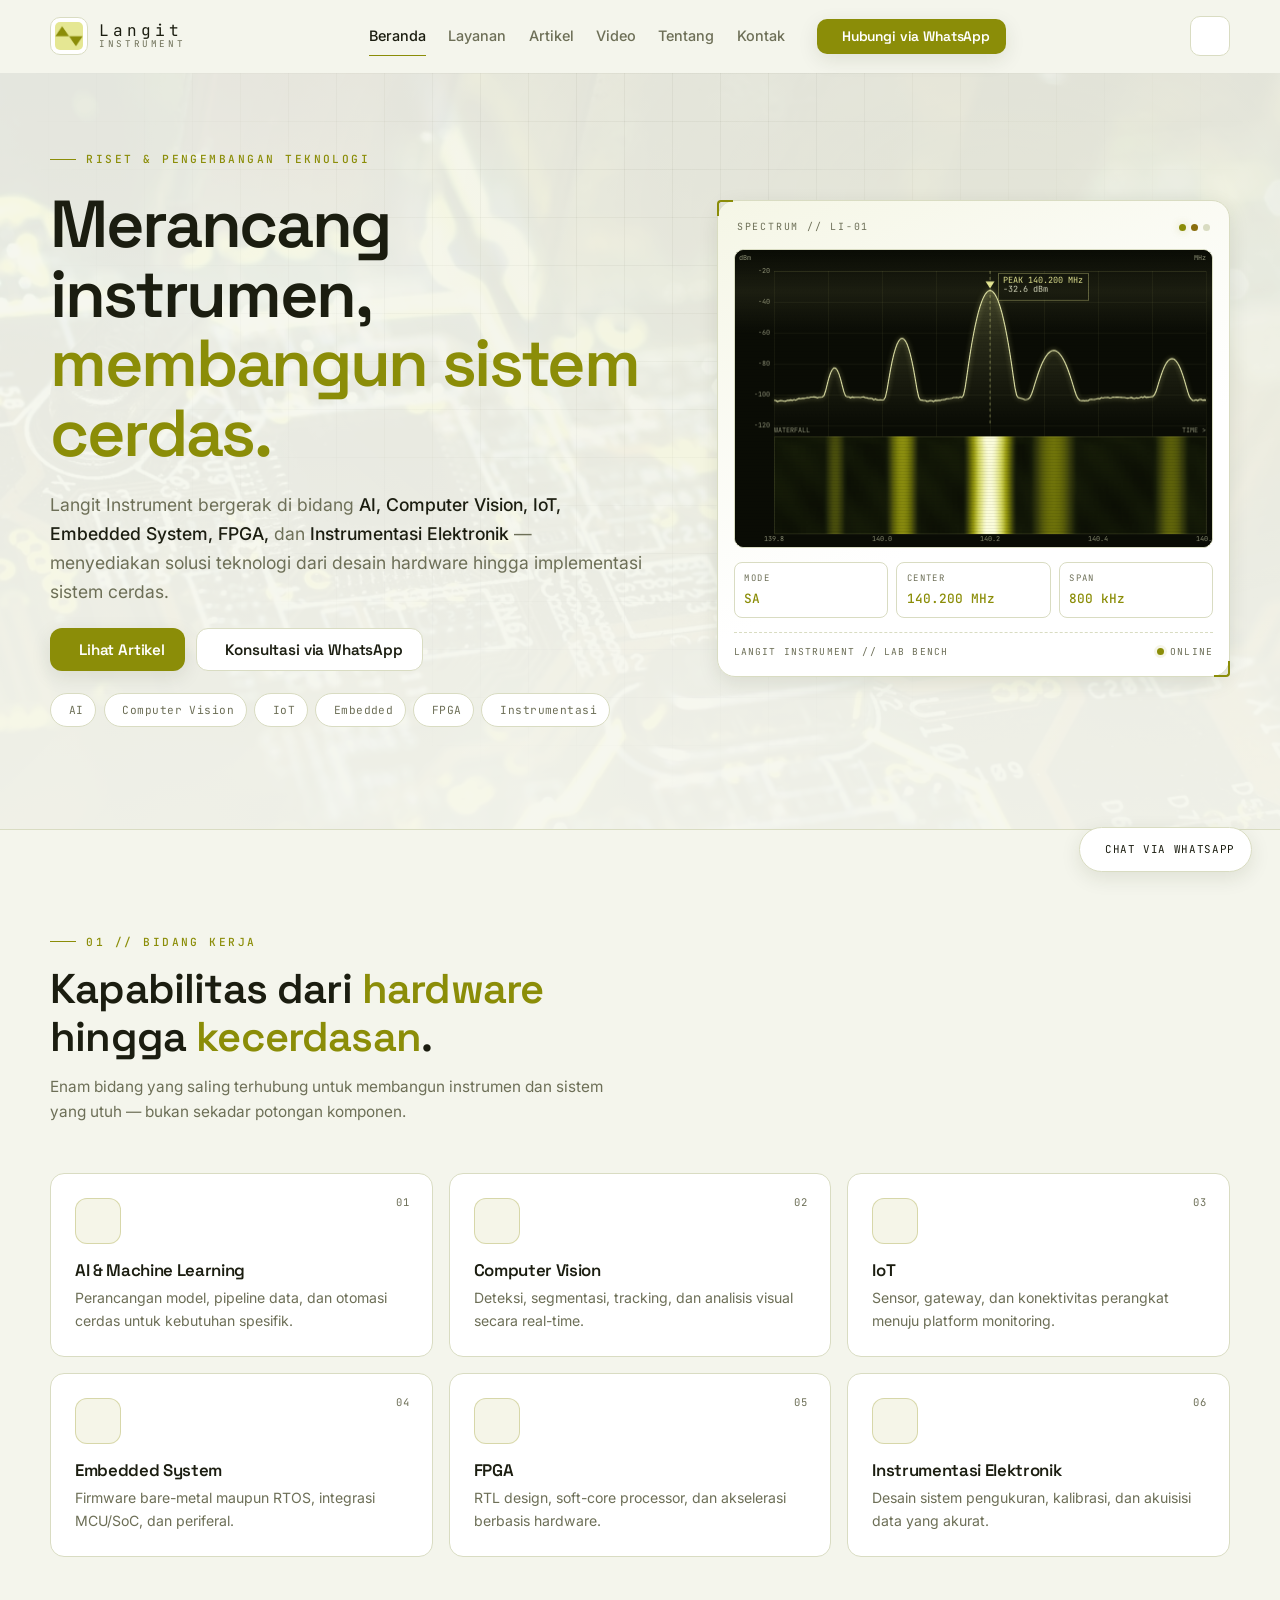
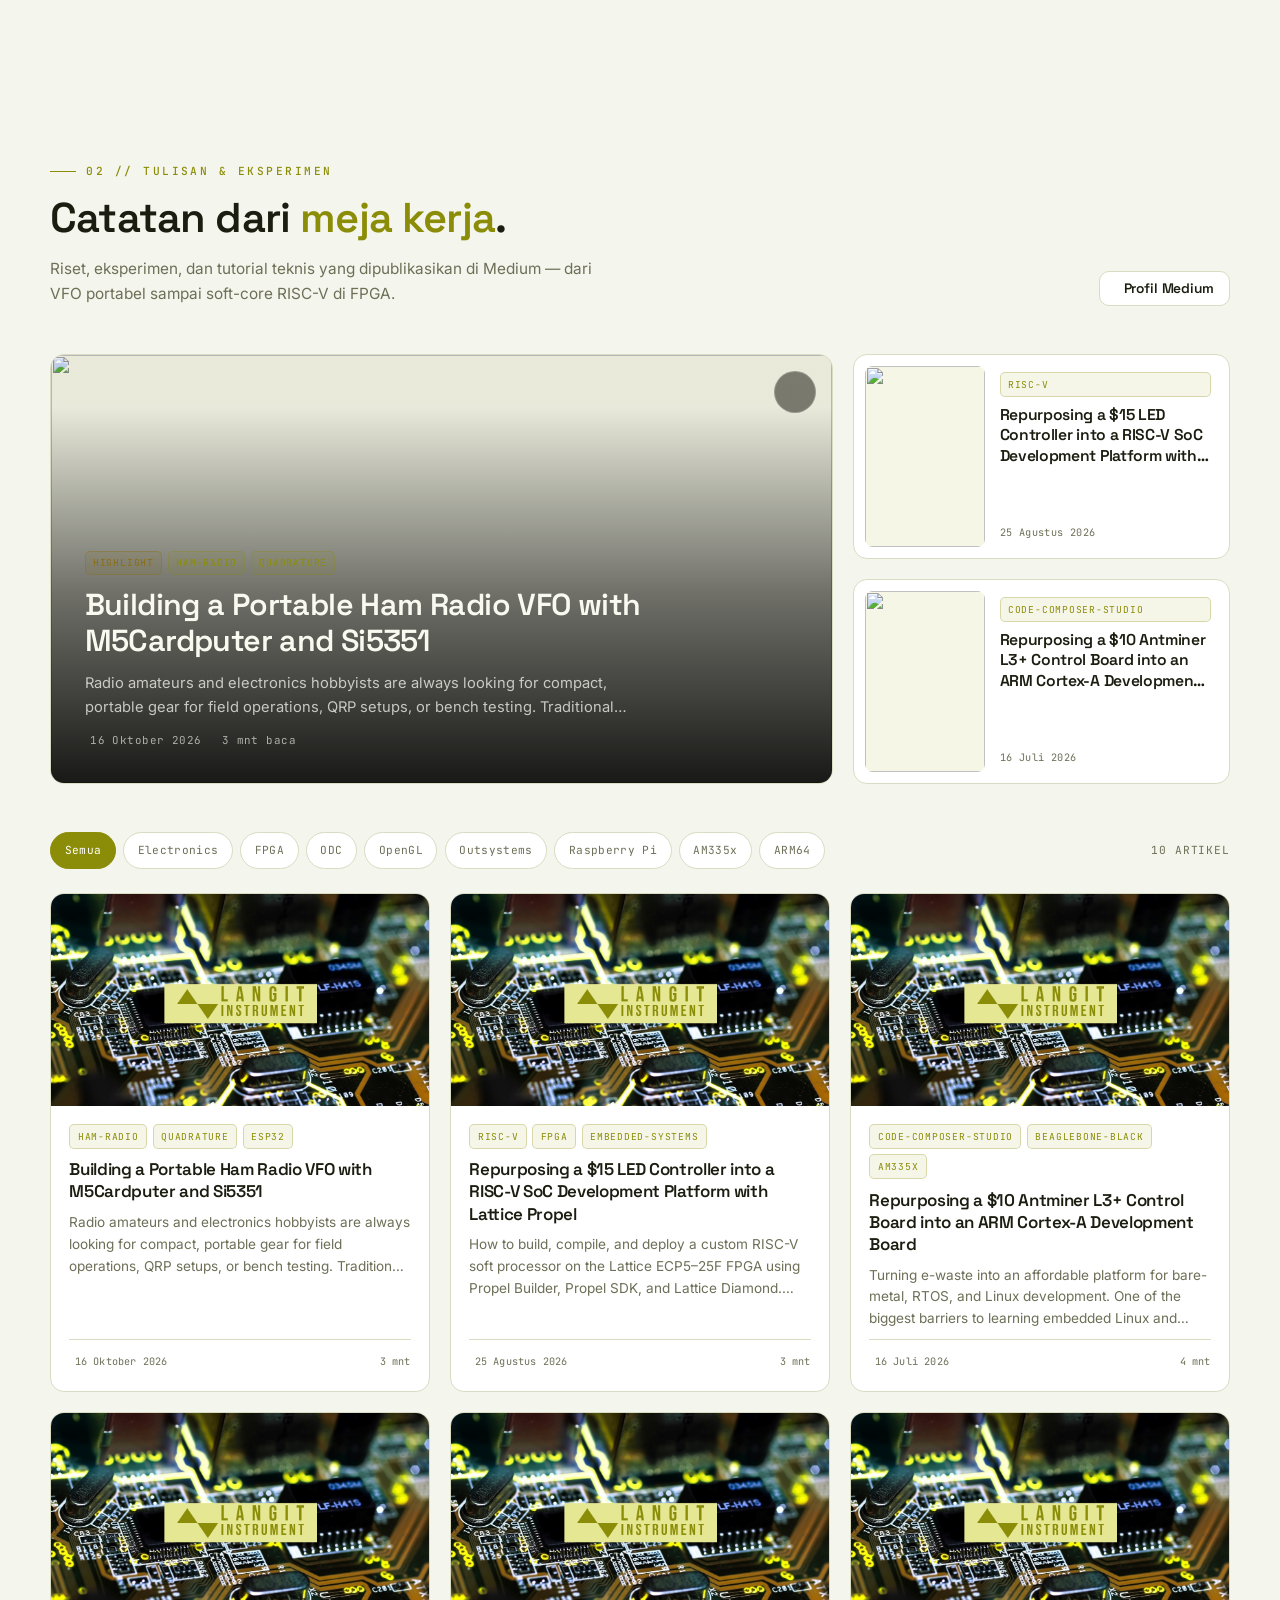
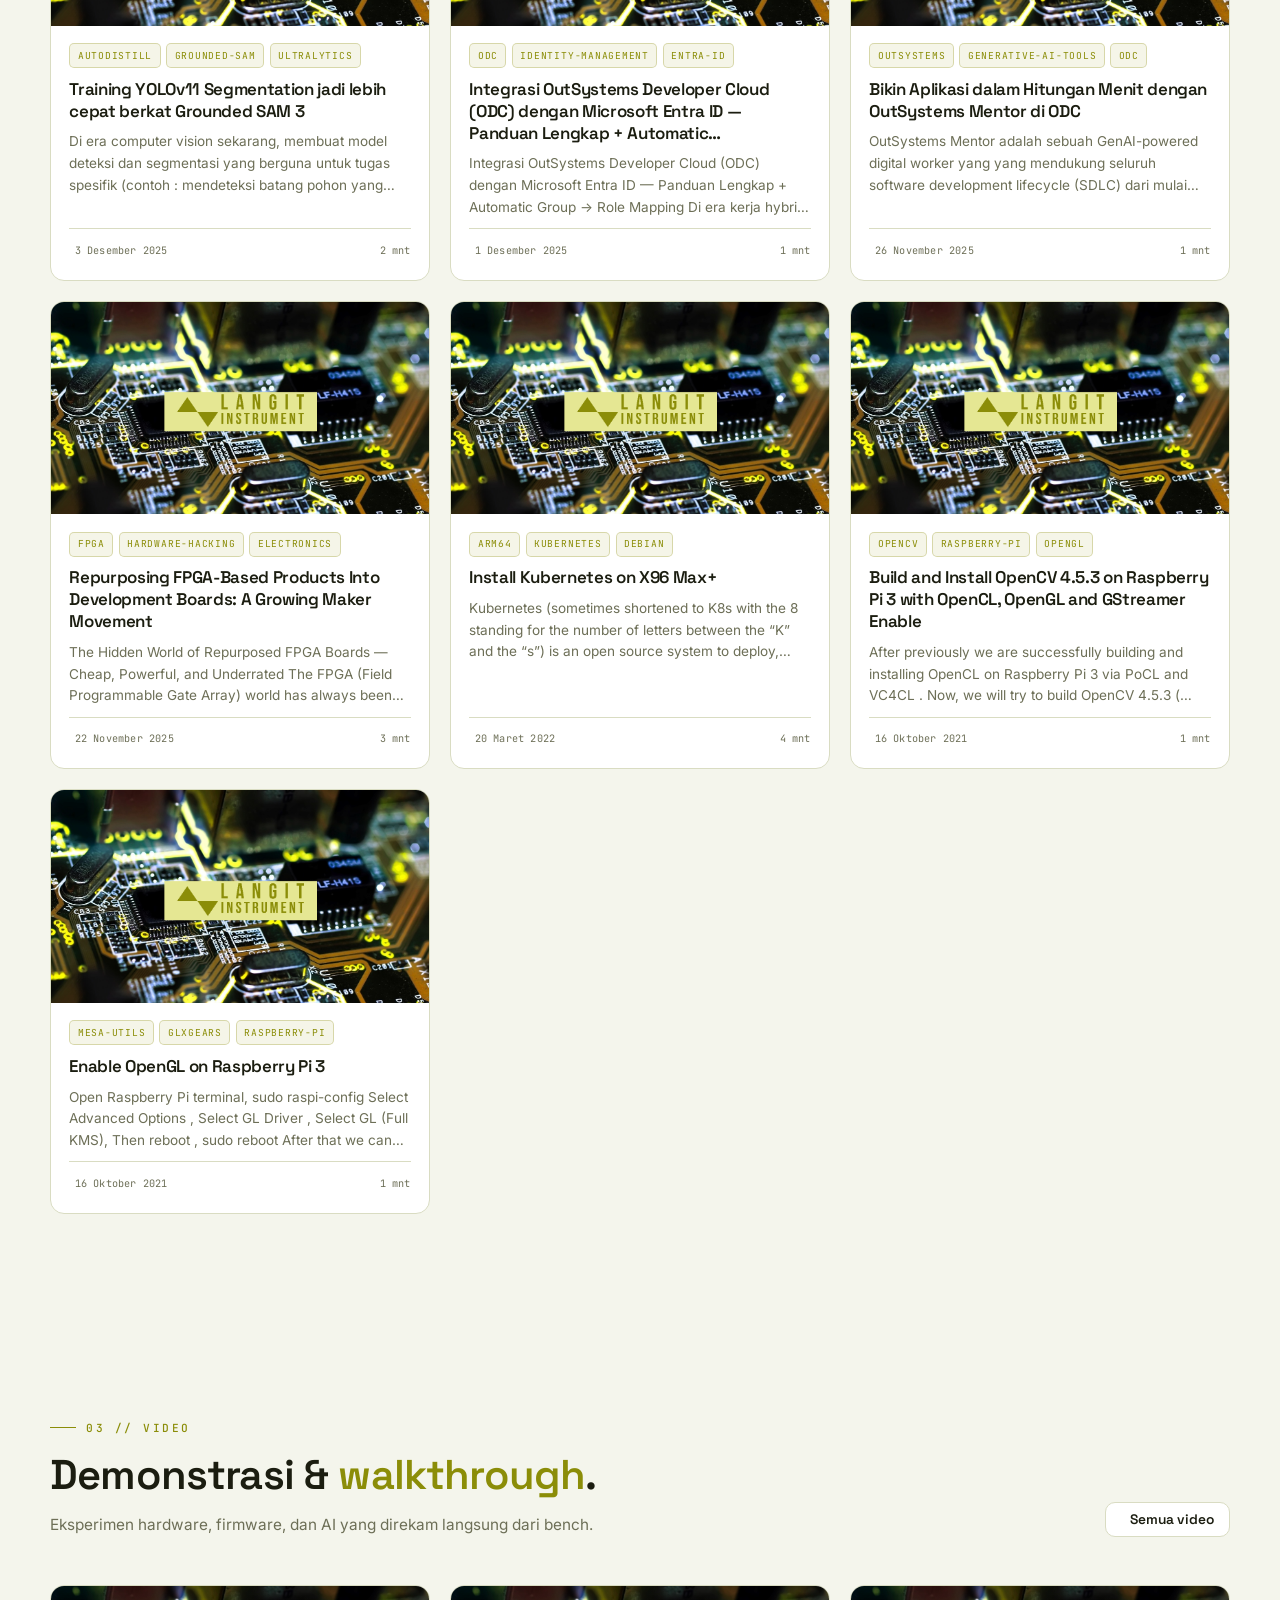
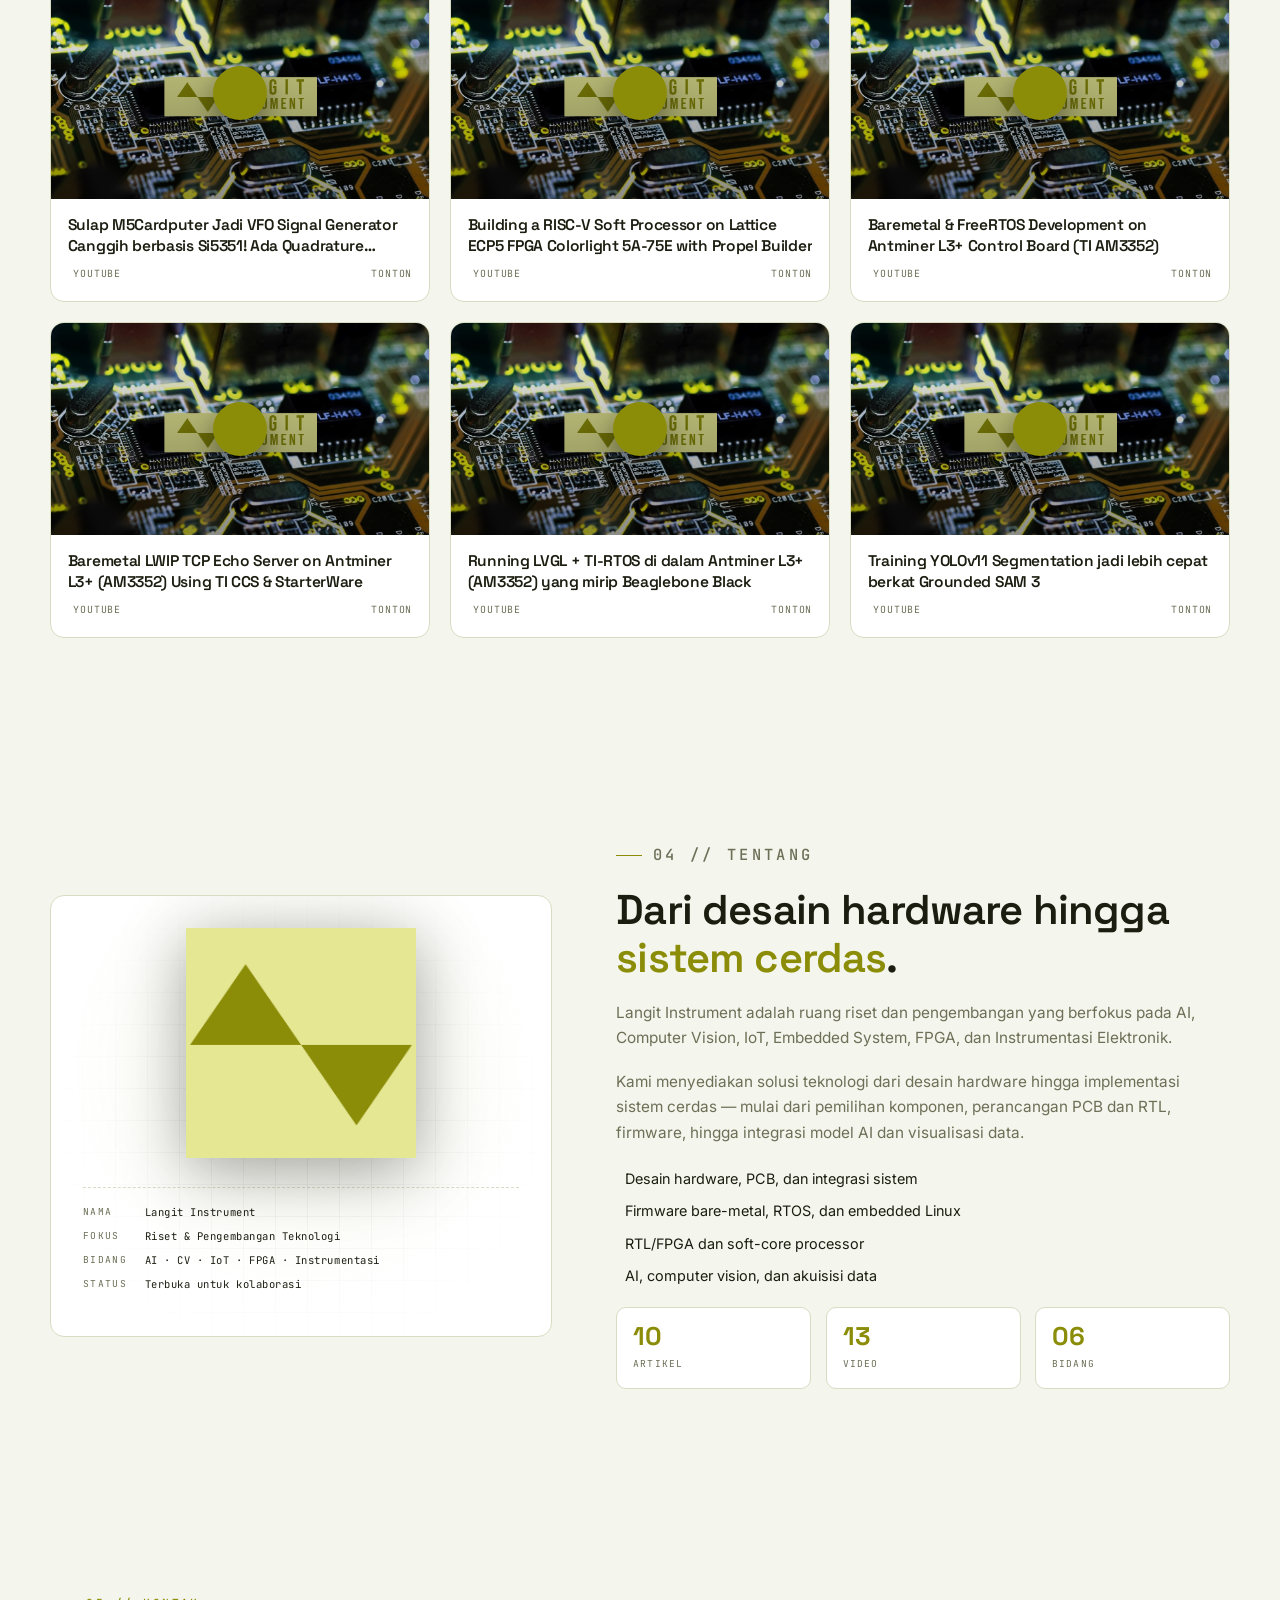
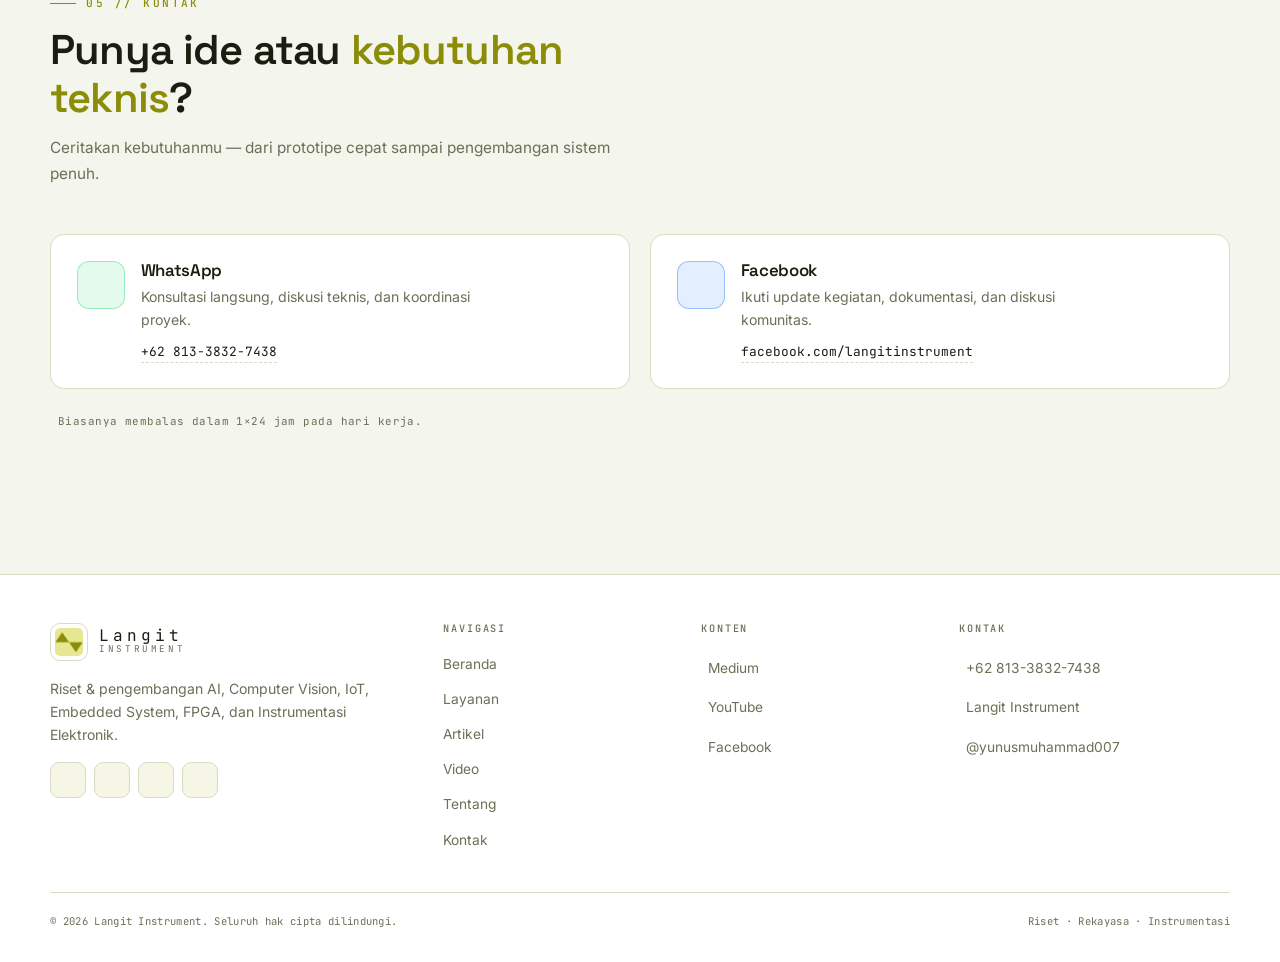
==== commit 70e0a0fe: "Replace hero banner with animated spectrum analyzer and waterfall" ====
--- a/index.html
+++ b/index.html
@@ -125,17 +125,19 @@
         <div class="hero__panel">
           <div class="instrument">
             <div class="instrument__bar">
-              <span>Scope // LI-01</span>
+              <span>Spectrum // LI-01</span>
               <span class="instrument__lights" aria-hidden="true"><span></span><span></span><span></span></span>
             </div>
-            <div class="instrument__screen">
-              <img src="assets/img/banner.png" alt="Banner Langit Instrument" width="1024" height="640">
+            <div class="instrument__screen" id="spectrumScreen">
+              <canvas id="spectrumCanvas" role="img" aria-label="Simulasi spectrum analyzer: puncak sinyal pada 140,200 MHz dengan display waterfall di bawahnya">
+                Spectrum analyzer membutuhkan JavaScript.
+              </canvas>
               <div class="instrument__scan" aria-hidden="true"></div>
             </div>
             <div class="instrument__readout" aria-hidden="true">
-              <div class="readout"><span>Mode</span><strong>R&amp;D</strong></div>
-              <div class="readout"><span>Ref</span><strong>25.000 MHz</strong></div>
-              <div class="readout"><span>Bus</span><strong>I²C · JTAG</strong></div>
+              <div class="readout"><span>Mode</span><strong>SA</strong></div>
+              <div class="readout"><span>Center</span><strong>140.200 MHz</strong></div>
+              <div class="readout"><span>Span</span><strong>800 kHz</strong></div>
             </div>
             <div class="instrument__foot">
               <span>Langit Instrument // Lab Bench</span>
@@ -393,6 +395,7 @@
   <script src="assets/js/theme.js"></script>
   <script src="assets/js/ui.js"></script>
   <script src="assets/js/home.js"></script>
+  <script src="assets/js/spectrum.js"></script>
   <script src="https://unpkg.com/lucide@latest"></script>
   <script>
     if (window.lucide && window.lucide.createIcons) {
--- a/assets/css/main.css
+++ b/assets/css/main.css
@@ -51,10 +51,10 @@
 }
 
 .brand__text strong {
-  font-family: var(--font-display);
-  font-size: 1.02rem;
-  font-weight: 700;
-  letter-spacing: -0.01em;
+  font-family: var(--font-mono);
+  font-size: 1.0rem;
+  font-weight: 400;
+  letter-spacing: 0.25em;
 }
 
 .brand__text span {
@@ -296,13 +296,14 @@
   overflow: hidden;
   border: 1px solid var(--border);
   border-radius: 10px;
-  background: var(--bg);
-}
-
-.instrument__screen img {
+  background: #0a0c05;
+  box-shadow: inset 0 0 40px rgba(0, 0, 0, 0.55);
+}
+
+.instrument__screen canvas {
+  display: block;
   width: 100%;
   height: 100%;
-  object-fit: cover;
 }
 
 .instrument__scan {
@@ -311,10 +312,10 @@
   pointer-events: none;
   background: repeating-linear-gradient(
     0deg,
-    rgba(0, 0, 0, 0.22) 0 1px,
+    rgba(0, 0, 0, 0.16) 0 1px,
     transparent 1px 3px
   );
-  opacity: 0.35;
+  opacity: 0.4;
 }
 
 .instrument__screen::after {
@@ -324,8 +325,8 @@
   right: 0;
   top: 0;
   height: 28%;
-  background: linear-gradient(180deg, transparent, var(--accent-line), transparent);
-  opacity: 0.55;
+  background: linear-gradient(180deg, transparent, rgba(229, 231, 147, 0.16), transparent);
+  opacity: 0.5;
   animation: scanline 5.5s linear infinite;
   pointer-events: none;
 }
